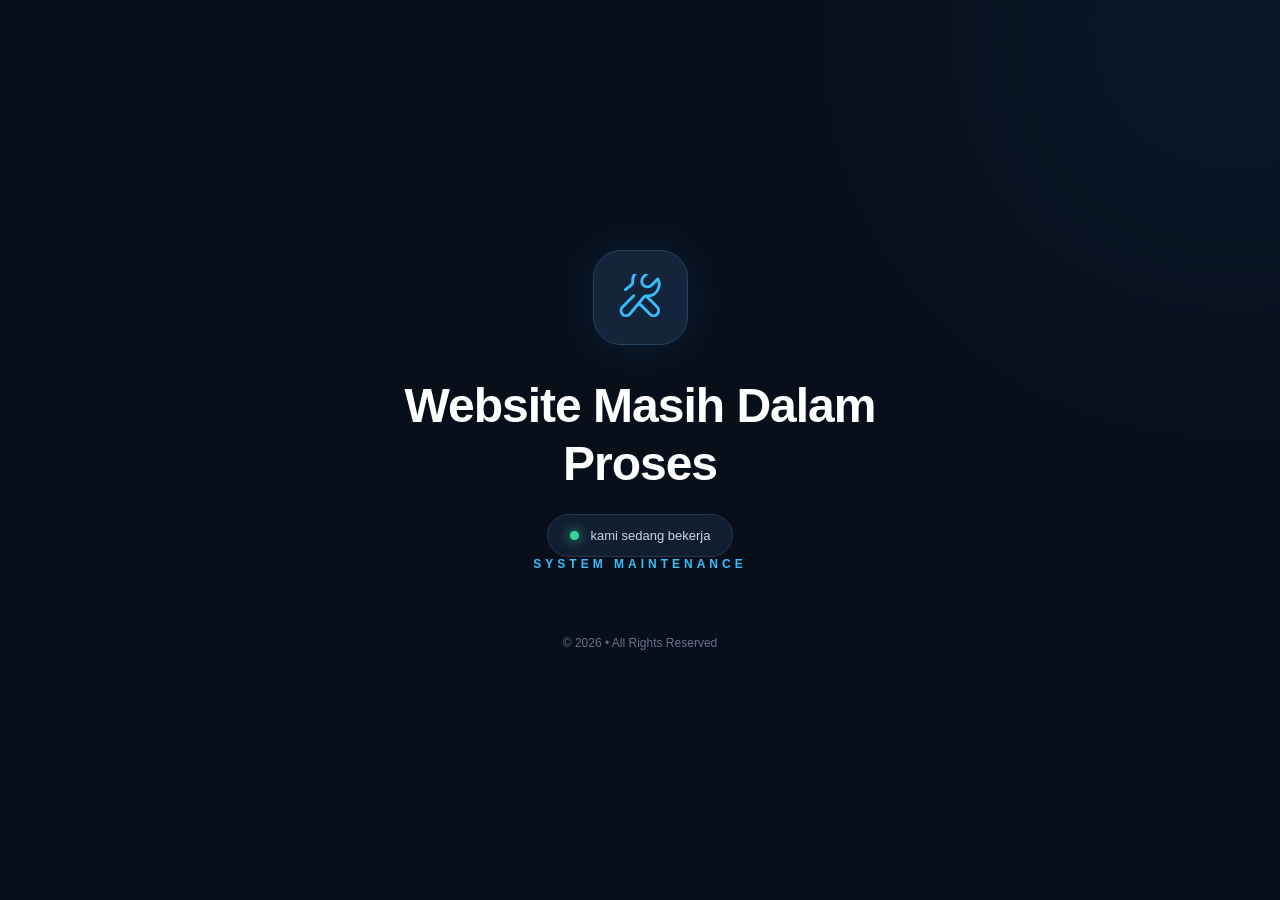
==== index.html @ 61afdcad "Add favicon to maintenance page Added favicon link to the head section of the HTML." ====
<!DOCTYPE html>
<html lang="id">
<head>
  <meta charset="UTF-8">
  <meta name="viewport" content="width=device-width, initial-scale=1.0">
  <meta name="theme-color" content="#090e1b">
  <link rel="icon" href="img/favicon.png">
  <title>Website Sedang Maintenance</title>

  <!-- CSS Eksternal -->
  <link rel="stylesheet" href="style.css">
</head>
<body>

  <main class="container">

    <div class="icon-box">
      <svg xmlns="http://www.w3.org/2000/svg"
           fill="none" viewBox="0 0 24 24"
           stroke-width="1.5" stroke="currentColor">
        <path stroke-linecap="round"
              stroke-linejoin="round"
              d="M11.42 15.17 17.25 21
              a2.652 2.652 0 0 0 3.75-3.75
              l-5.877-5.877M11.42 15.17
              l2.496-3.03c.317-.384.74-.626
              1.208-.766a6.002 6.002 0 0 0
              6.152-8.799l-3.276 3.276
              a3 3 0 0 1-4.243-4.243L17.034
              -1.668a6.002 6.002 0 0 0
              -8.799 6.152c-.14.468-.382
              .891-.766 1.208l-3.03 2.496
              M11.42 15.17 6.6 20.99
              a2.652 2.652 0 0 1-3.75-3.75
              l5.877-5.877"/>
      </svg>
    </div>
   
    <h1>
      
      Website Masih Dalam Proses<br>

    </h1>

    <div class="status">
      <span class="dot"></span>
      <span>kami sedang bekerja</span>
    </div>
    
    <p class="label">SYSTEM MAINTENANCE</p>
    
     <p class="footer">
      &copy; <span id="year"></span>
      • All Rights Reserved
    </p>

  </main>

  <script>
    document.getElementById("year").textContent =
      new Date().getFullYear();
  </script>

</body>
</html>
---- style.css ----
/* ===================================
   WEBSITE MAINTENANCE
   Stylesheet
=================================== */

/* RESET */
* {
  margin: 0;
  padding: 0;
  box-sizing: border-box;
}

/* BODY */
body {
  min-height: 100vh;
  background: #090e1b;
  color: white;
  font-family: 'Segoe UI', Arial, sans-serif;
  display: flex;
  align-items: center;
  justify-content: center;
  padding: 24px;
  overflow: hidden;
}

/* BACKGROUND GLOW */
body::before {
  content: "";
  position: fixed;
  width: 450px;
  height: 450px;
  border-radius: 50%;
  background: #0ea5e9;
  filter: blur(160px);
  opacity: 0.13;
  top: -200px;
  right: -180px;
  pointer-events: none;
}

/* CONTAINER */
.container {
  width: 100%;
  max-width: 580px;
  text-align: center;
  position: relative;
  z-index: 1;
  animation: appear 0.9s ease;
}

/* ICON */
.icon-box {
  width: 95px;
  height: 95px;
  background: #14243a;
  border: 1px solid #234563;
  border-radius: 28px;
  display: flex;
  align-items: center;
  justify-content: center;
  margin: 0 auto 32px;
  box-shadow: 0 0 45px #0ea5e922;
}

.icon-box svg {
  width: 46px;
  height: 46px;
  stroke: #38bdf8;
  animation: rotate 5s ease-in-out infinite;
}

/* LABEL */
.label {
  color: #38bdf8;
  font-size: 12px;
  font-weight: 700;
  letter-spacing: 4px;
  margin-bottom: 20px;
}

/* TITLE */
h1 {
  font-size: clamp(30px, 6vw, 48px);
  line-height: 1.2;
  margin-bottom: 22px;
  letter-spacing: -1px;
}

h1 span {
  color: #38bdf8;
}

/* DESCRIPTION */
.description {
  color: #94a3b8;
  font-size: 16px;
  line-height: 1.9;
  max-width: 460px;
  margin: 0 auto 35px;
}

/* STATUS */
.status {
  display: inline-flex;
  align-items: center;
  gap: 12px;
  padding: 13px 22px;
  border-radius: 50px;
  background: #111e30;
  border: 1px solid #26364d;
  color: #cbd5e1;
  font-size: 13px;
}

.dot {
  width: 9px;
  height: 9px;
  border-radius: 50%;
  background: #34d399;
  box-shadow: 0 0 12px #34d399;
  animation: pulse 1.8s infinite;
}

/* FOOTER */
.footer {
  margin-top: 65px;
  color: #64748b;
  font-size: 12px;
}

/* ANIMATIONS */
@keyframes appear {
  from {
    opacity: 0;
    transform: translateY(25px);
  }
  to {
    opacity: 1;
    transform: translateY(0);
  }
}

@keyframes pulse {
  50% {
    opacity: 0.35;
    box-shadow: 0 0 20px #34d399;
  }
}

@keyframes rotate {
  50% {
    transform: rotate(35deg);
  }
}

/* RESPONSIVE */
@media (max-width: 480px) {
  .description {
    font-size: 14px;
  }

  .footer {
    margin-top: 48px;
  }
}

/* ACCESSIBILITY */
@media (prefers-reduced-motion: reduce) {
  *, *::before, *::after {
    animation: none !important;
  }
}
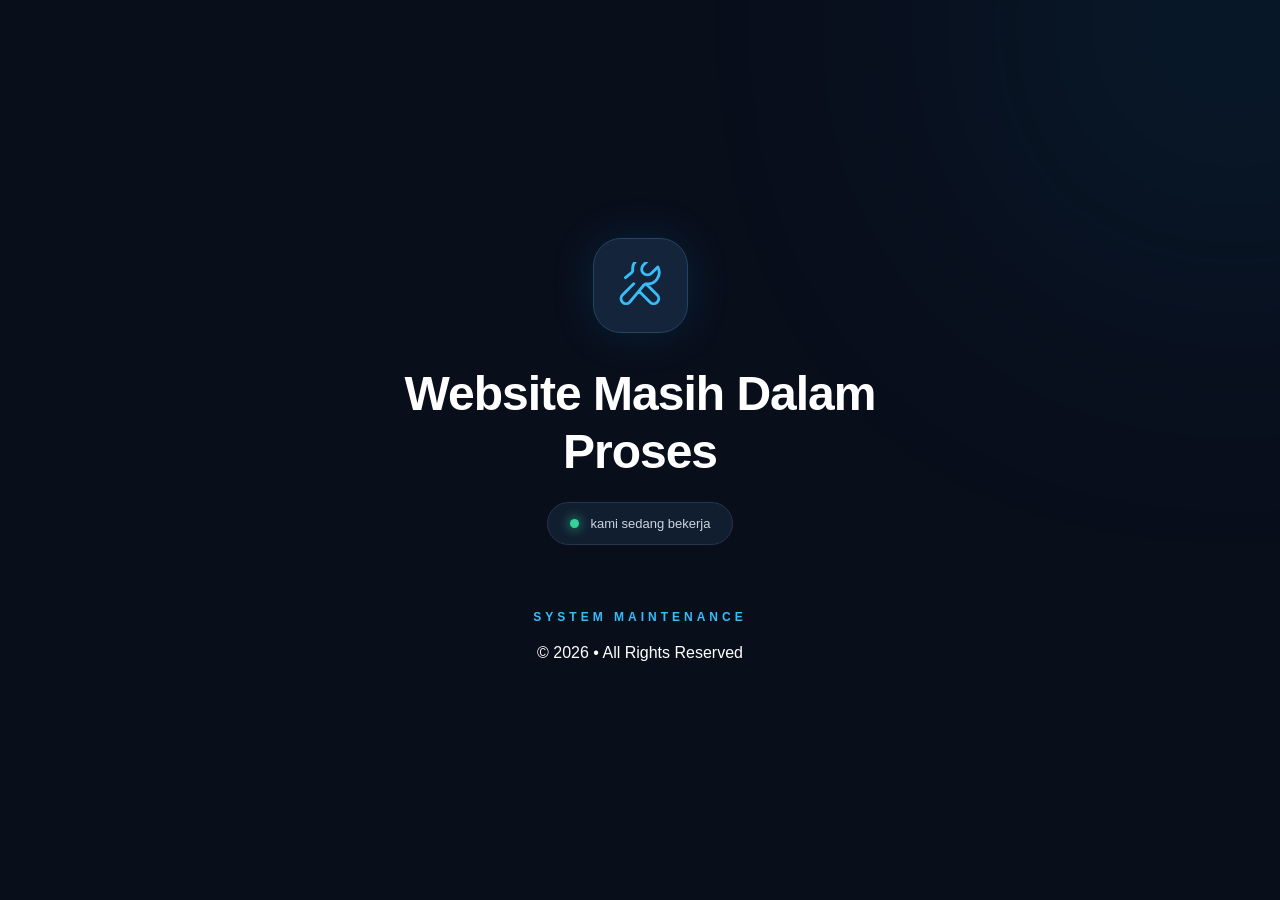
==== commit 683219a2: "Fix HTML structure and content for maintenance page" ====
--- a/index.html
+++ b/index.html
@@ -5,7 +5,7 @@
   <meta charset="UTF-8">
   <meta name="viewport" content="width=device-width, initial-scale=1.0">
   <meta name="theme-color" content="#090e1b">
-  <link rel="icon" href="img/favicon.png">
+  <link rel="icon" href="favicon.png">
   <title>Website Sedang Maintenance</title>
 
   <!-- CSS Eksternal -->
@@ -47,10 +47,9 @@
       <span class="dot"></span>
       <span>kami sedang bekerja</span>
     </div>
-    
-    <p class="label">SYSTEM MAINTENANCE</p>
-    
+       
      <p class="footer">
+       <p class="label">SYSTEM MAINTENANCE</p>
       &copy; <span id="year"></span>
       • All Rights Reserved
     </p>
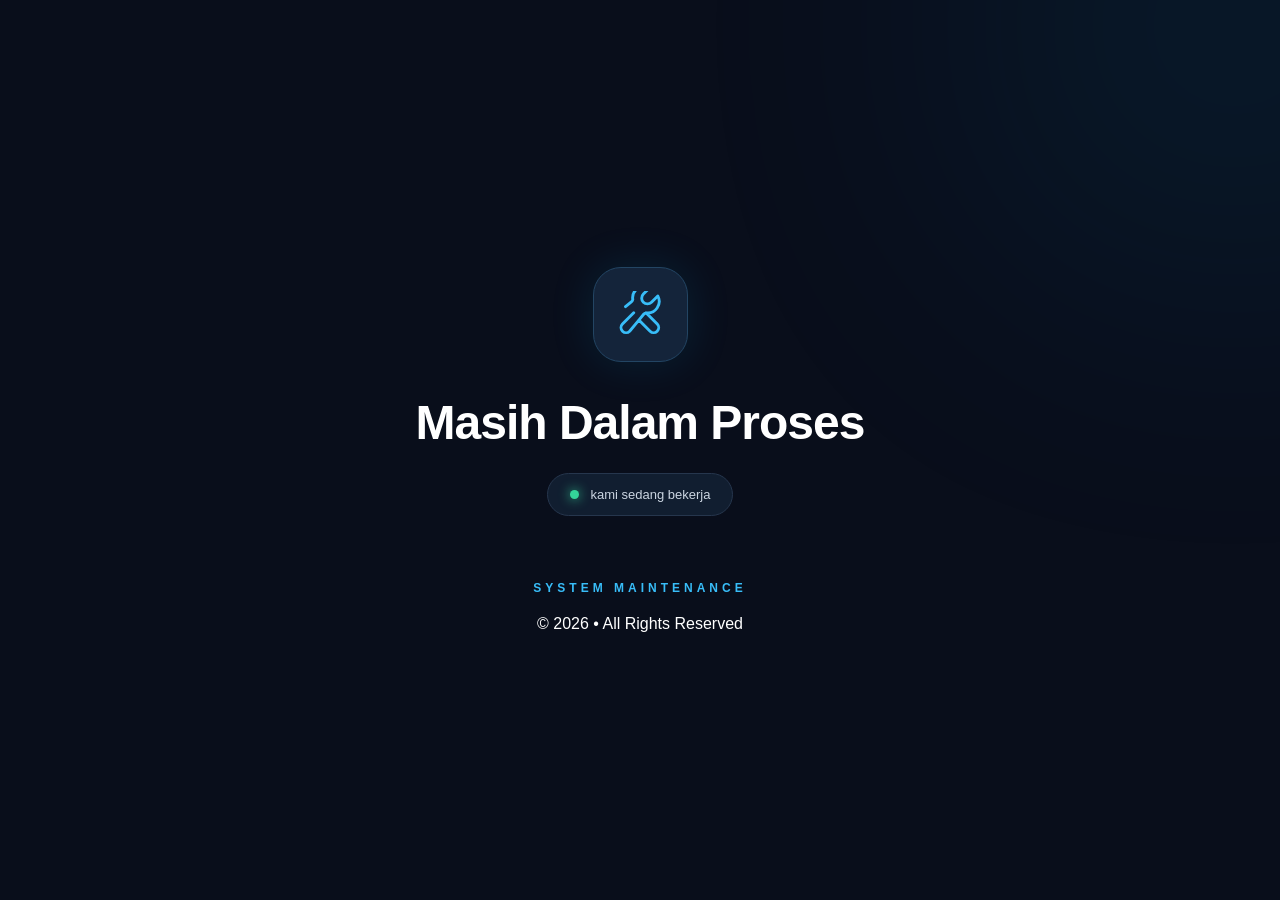
==== commit db7e7957: "Fix HTML structure and update maintenance message" ====
--- a/index.html
+++ b/index.html
@@ -39,7 +39,7 @@
    
     <h1>
       
-      Website Masih Dalam Proses<br>
+      Masih Dalam Proses<br>
 
     </h1>
 
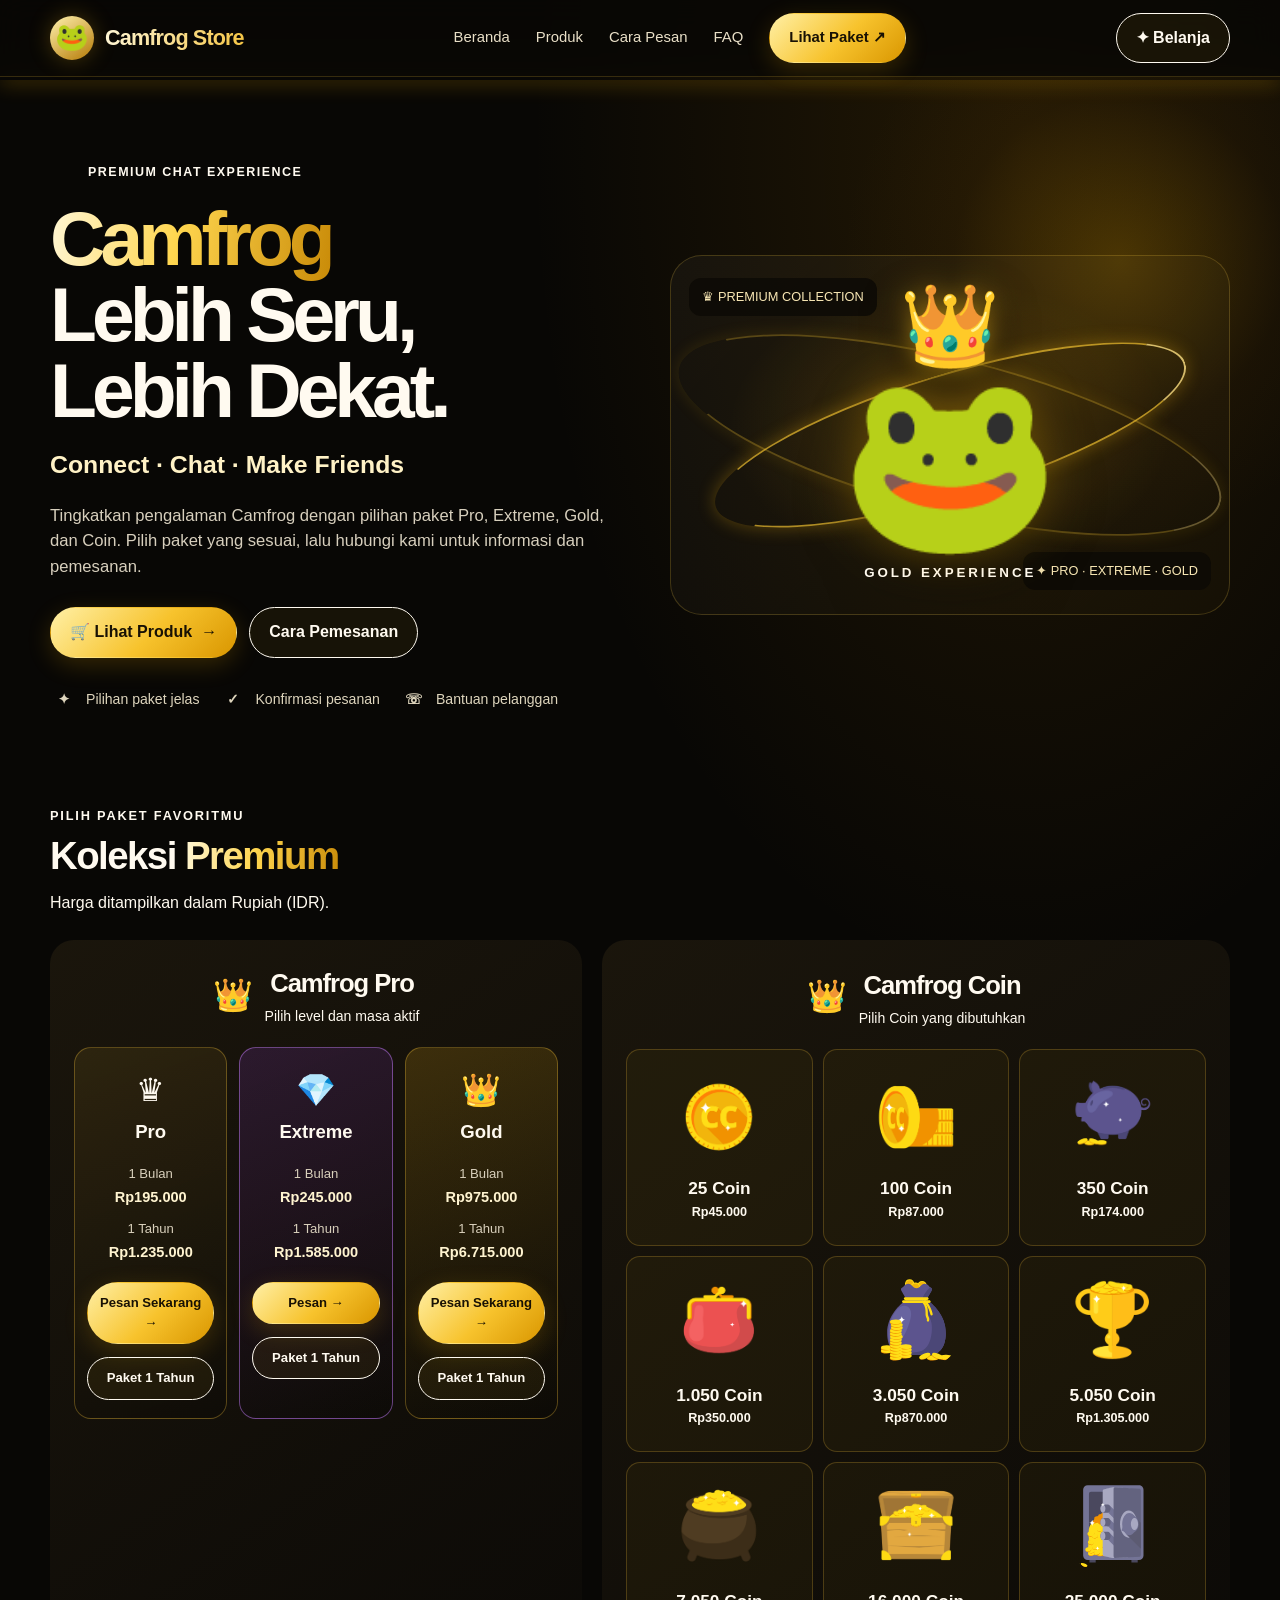
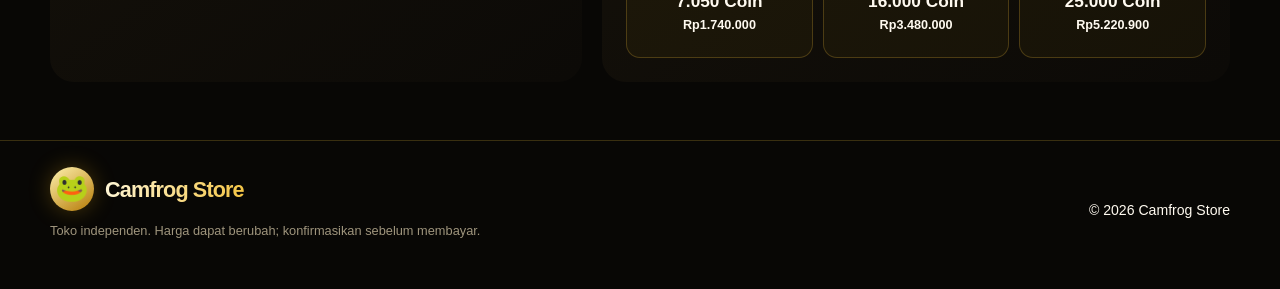
==== commit 559a1dc1: "Add files via upload" ====
--- a/index.html
+++ b/index.html
@@ -1,65 +1,247 @@
-
-<!DOCTYPE html>
-<html lang="id">
-<head>
-  <meta charset="UTF-8">
-  <meta name="viewport" content="width=device-width, initial-scale=1.0">
-  <meta name="theme-color" content="#090e1b">
-  <link rel="icon" href="favicon.png">
-  <title>Website Sedang Maintenance</title>
-
-  <!-- CSS Eksternal -->
-  <link rel="stylesheet" href="style.css">
-</head>
-<body>
-
-  <main class="container">
-
-    <div class="icon-box">
-      <svg xmlns="http://www.w3.org/2000/svg"
-           fill="none" viewBox="0 0 24 24"
-           stroke-width="1.5" stroke="currentColor">
-        <path stroke-linecap="round"
-              stroke-linejoin="round"
-              d="M11.42 15.17 17.25 21
-              a2.652 2.652 0 0 0 3.75-3.75
-              l-5.877-5.877M11.42 15.17
-              l2.496-3.03c.317-.384.74-.626
-              1.208-.766a6.002 6.002 0 0 0
-              6.152-8.799l-3.276 3.276
-              a3 3 0 0 1-4.243-4.243L17.034
-              -1.668a6.002 6.002 0 0 0
-              -8.799 6.152c-.14.468-.382
-              .891-.766 1.208l-3.03 2.496
-              M11.42 15.17 6.6 20.99
-              a2.652 2.652 0 0 1-3.75-3.75
-              l5.877-5.877"/>
-      </svg>
-    </div>
-   
-    <h1>
-      
-      Masih Dalam Proses<br>
-
-    </h1>
-
-    <div class="status">
-      <span class="dot"></span>
-      <span>kami sedang bekerja</span>
-    </div>
-       
-     <p class="footer">
-       <p class="label">SYSTEM MAINTENANCE</p>
-      &copy; <span id="year"></span>
-      • All Rights Reserved
-    </p>
-
-  </main>
-
-  <script>
-    document.getElementById("year").textContent =
-      new Date().getFullYear();
-  </script>
-
-</body>
-</html>
+<!DOCTYPE html>
+<html lang="id">
+<head>
+  <meta charset="UTF-8">
+  <meta name="viewport" content="width=device-width, initial-scale=1.0">
+  <meta name="theme-color" content="#080705">
+  <meta name="description" content="Temukan paket Camfrog Pro, Extreme, Gold dan Coin. Lihat pilihan paket dan hubungi kami untuk pemesanan.">
+ <link rel="stylesheet" href="style.css">
+
+  <title>Camfrog Store </title>
+
+</head>
+
+<body>
+  <div id="site-header"></div>
+    <div class="top-glow"></div>
+      <main>
+        <section class="hero" id="beranda">
+
+          <div class="wrap hero-grid">
+           <div>
+             <div class="eyebrow">Premium chat experience</div>
+              <h1>
+                <span class="gold-text">Camfrog</span>
+                  <br>Lebih Seru,
+                    <br>Lebih Dekat.</h1>
+
+              <div class="tagline">Connect · Chat · Make Friends</div>
+                <p>Tingkatkan pengalaman Camfrog dengan pilihan paket Pro, Extreme, Gold, dan Coin. Pilih paket yang sesuai, lalu hubungi kami untuk informasi dan pemesanan.</p>
+          
+              <div class="hero-actions">
+                <a class="btn btn-gold" href="#produk">🛒 Lihat Produk  
+
+                  <span>→</span></a>
+                  <a class="btn btn-outline" href="#cara-pesan">Cara Pemesanan</a>
+                </div>
+
+                <div class="trust-row">
+                  <span>
+                    <b>✦</b> Pilihan paket jelas</span>
+
+                    <span>
+                      <b>✓</b> Konfirmasi pesanan</span>
+                      <span>
+                        <b>☏</b> Bantuan pelanggan</span>
+                </div>
+          </div>
+
+        <div class="mascot-card" aria-label="Ilustrasi maskot kodok emas">
+          <div class="orbit">
+          </div>
+
+          <div class="orbit two">
+          </div>
+
+          <div class="floating-chip chip-one">♛ PREMIUM COLLECTION</div>
+          <div class="mascot"><div class="crown">👑</div>
+
+          <div class="frog">🐸</div>
+          <small>Gold experience</small>
+        </div>
+
+          <div class="floating-chip chip-two">✦ PRO · EXTREME · GOLD</div>
+        </div>
+      </div>
+    </section>
+
+    <section class="section" id="produk">
+      <div class="wrap">
+        <div class="section-head"><div><div class="section-kicker">Pilih paket favoritmu</div>
+        <h2>Koleksi <span class="gold-text">Premium</span></h2>
+
+        <p>Harga ditampilkan dalam Rupiah (IDR).</p>
+      </div>
+    </div>
+
+        <div class="product-layout">
+          <section class="panel" aria-labelledby="proTitle">
+            <div class="panel-title">
+              <span class="symbol">👑</span>
+              <div>
+                <h3 id="proTitle">Camfrog Pro</h3>
+              <p>Pilih level dan masa aktif</p>
+            </div>
+        </div>
+
+        <div class="pro-grid">
+          <article class="pro-card">
+            <div class="pro-icon">♛
+        </div>
+          
+          <h4>Pro</h4>
+            <div class="price-line">
+              <span>1 Bulan</span>
+               <strong>Rp195.000</strong>
+
+
+
+                </div>
+                <div class="price-line">
+                  <span>1 Tahun</span>
+                  <strong>Rp1.235.000</strong>
+                </div>
+                
+                <button class="btn btn-gold order-btn" data-product="Camfrog Extreme 1 Bulan" data-price="245000">Pesan Sekarang →</button>
+
+                <button class="btn btn-outline order-btn" data-product="Camfrog Pro 1 Tahun" data-price="1235000">Paket 1 Tahun
+                </button>
+              </article>
+
+              <article class="pro-card extreme">
+                <div class="pro-icon">💎</div>
+                <h4>Extreme</h4><div class="price-line">
+                <span>1 Bulan</span>
+                <strong>Rp245.000</strong>
+              </div>
+              <div class="price-line">
+                <span>1 Tahun</span>
+                <strong>Rp1.585.000</strong>
+              </div>
+
+                <button class="btn btn-gold order-btn" data-product="Camfrog Extreme 1 Bulan" data-price="245000">Pesan →</button>
+
+                <button class="btn btn-outline order-btn" data-product="Camfrog Extreme 1 Tahun" data-price="1585000">Paket 1 Tahun</button>
+              </article>
+
+              <article class="pro-card gold">
+                <div class="pro-icon">👑</div>
+                  <h4>Gold</h4>
+                    <div class="price-line">
+                     <span>1 Bulan</span>
+                      <strong>Rp975.000</strong>
+                </div>
+
+                <div class="price-line">
+                  <span>1 Tahun</span>
+                    <strong>Rp6.715.000</strong>
+                </div>
+                  
+                  <button class="btn btn-gold order-btn" data-product="Camfrog Gold 1 Bulan" data-price="975000">Pesan Sekarang →</button>
+
+                  <button class="btn btn-outline order-btn" data-product="Camfrog Gold 1 Tahun" data-price="6715000">Paket 1 Tahun</button>
+              </article>
+            </div>
+          </section>
+
+<!-- ================= START COINS ================= -->
+          <section class="panel" aria-labelledby="coinTitle">
+            <div class="panel-title">
+              <span class="symbol">👑</span>
+              <div>
+              </P>
+
+                <h3 id="coinTitle">Camfrog Coin</h3>
+                <p>Pilih Coin yang dibutuhkan</p>
+              </div>
+            </div>
+
+            <div class="coin-grid" id="coinGrid">
+              <article class="coin-card">
+                <div class="coin-icon">
+                  <img src="img/1-25.png" width="100" height="100" style="border-radius: 50px;">
+                </div>
+                <h4>25 Coin</h4>
+                <p>Rp45.000</p>
+              </article>
+
+              <article class="coin-card">
+                <div class="coin-icon">
+                  <img src="img/2-100.png" width="100" height="100" style="border-radius: 50px;">
+                </div>
+                <h4>100 Coin</h4>
+                <p>Rp87.000</p>
+              </article>
+
+              <article class="coin-card">
+                <div class="coin-icon">
+                  <img src="img/3-350.png" width="100" height="100" style="border-radius: 50px;">
+                </div>
+                <h4>350 Coin</h4>
+                <p>Rp174.000</p>
+              </article>
+
+              <article class="coin-card">
+                <div class="coin-icon">
+                  <img src="img/4-1050.png" width="100" height="100" style="border-radius: 50px;">
+                </div>
+                <h4>1.050 Coin</h4>
+                <p>Rp350.000</p>
+              </article>
+
+              <article class="coin-card">
+                <div class="coin-icon">
+                   <img src="img/5-3050.svg" width="100" height="100" style="border-radius: 50px;">
+                </div>
+                <h4>3.050 Coin</h4>
+                <p>Rp870.000</p>
+
+              </article>
+
+              <article class="coin-card">
+                <div class="coin-icon">
+                  <img src="img/6-5050.png" width="100" height="100" style="border-radius: 50px;">
+
+                </div>
+                <h4>5.050 Coin</h4>
+                <p>Rp1.305.000</p>
+              </article>
+              
+              <article class="coin-card">
+                <div class="coin-icon">
+                  <img src="img/7-7050.png" width="100" height="100" style="border-radius: 50px;">
+                </div>
+                <h4>7.050 Coin</h4>
+                <p>Rp1.740.000</p>
+                
+              </article>
+              
+              <article class="coin-card">
+                <div class="coin-icon">
+                  <img src="img/8-16000.png" width="100" height="100" style="border-radius: 50px;">
+
+                </div>
+                <h4>16.000 Coin</h4><p>Rp3.480.000</p>
+                
+              </article>
+              
+              <article class="coin-card">
+                <div class="coin-icon">
+                  <img src="img/9-25000.svg" width="100" height="100" style="border-radius: 50px;">
+
+                </div>
+                  <h4>25.000 Coin</h4><p>Rp5.220.900</p>
+                  
+              </article>
+
+            </div>
+          </section>
+        </div>
+      </div>
+    </section>
+  </div>
+  </main>
+  <div id="site-footer"></div>
+  <script src="script.js"></script>
+</body>
+</html>
--- a/style.css
+++ b/style.css
@@ -1,173 +1,234 @@
-
-/* ===================================
-   WEBSITE MAINTENANCE
-   Stylesheet
-=================================== */
-
-/* RESET */
-* {
+<style>
+    :root {
+      --bg:#080705; --panel:#12100b; --panel2:#19140a; --gold:#f8c83e;
+      --gold2:#ffe9a0; --text:#fffaf0; --muted:#c9c0a9; --line:rgba(255,202,61,.34);
+      --shadow:0 12px 36px rgba(0,0,0,.38);
+    }
+    *{box-sizing:border-box}
+    html{scroll-behavior:smooth}
+     body {
   margin: 0;
-  padding: 0;
-  box-sizing: border-box;
-}
-
-/* BODY */
-body {
-  min-height: 100vh;
-  background: #090e1b;
-  color: white;
-  font-family: 'Segoe UI', Arial, sans-serif;
-  display: flex;
+  background:
+    radial-gradient(
+      ellipse at 80% 8%,
+      rgba(168, 111, 0, 0.17),
+      transparent 34%
+    ),
+    #080705;
+  color: #fffaf0;
+  font-family: Arial, sans-serif;
+  line-height: 1.55;
+}
+    a{color:inherit;text-decoration:none}
+    button{font:inherit}
+    .wrap{width:min(1180px,calc(100% - 36px));margin:auto}
+    .top-glow{height:3px;background:linear-gradient(90deg,transparent,var(--gold),#fff4bd,var(--gold),transparent);box-shadow:0 0 20px #e7a900}
+    header{position:sticky;top:0;z-index:20;background:rgba(8,7,5,.88);backdrop-filter:blur(14px);border-bottom:1px solid rgba(255,205,65,.18)}
+    .nav{min-height:76px;display:flex;align-items:center;justify-content:space-between;gap:24px}
+    .brand{display:flex;align-items:center;gap:11px;font-weight:900;font-size:1.35rem;letter-spacing:-.04em}
+    .frog-logo{display:grid;place-items:center;width:44px;height:44px;border-radius:50%;background:linear-gradient(145deg,#fff2ae,#b57a05);box-shadow:0 0 22px rgba(255,193,25,.25);font-size:27px}
+    .brand span:last-child{background:linear-gradient(100deg,#fff7d8,#f4c443);color:transparent;background-clip:text}
+    .nav-links{display:flex;align-items:center;gap:26px;color:#e9dfc7;font-size:.93rem}
+    .nav-links a:hover{color:var(--gold)}
+    .btn{display:inline-flex;align-items:center;justify-content:center;gap:9px;padding:12px 19px;border:1px solid transparent;border-radius:999px;font-weight:800;cursor:pointer;transition:transform .2s,filter .2s,background .2s}
+    .btn:hover{transform:translateY(-2px);filter:brightness(1.08)}
+    .btn-gold{color:#181104;background:linear-gradient(135deg,#fff0a6,#f7c32d 54%,#d99600);box-shadow:0 7px 24px rgba(236,170,0,.2)}
+    .btn-outline{border-color:var(--line);background:rgba(255,198,37,.06);color:var(--gold2)}
+    .menu-btn{display:none;background:transparent;border:1px solid var(--line);color:var(--gold);border-radius:10px;padding:8px 12px}
+    .hero{position:relative;isolation:isolate;overflow:hidden;padding:76px 0 52px}
+    .hero:before{content:"";position:absolute;z-index:-1;width:560px;height:560px;right:-120px;top:-100px;border-radius:50%;background:radial-gradient(circle,rgba(237,169,0,.22),rgba(125,75,0,.06) 42%,transparent 70%)}
+    .hero-grid{display:grid;grid-template-columns:1.02fr .98fr;align-items:center;gap:38px}
+    .eyebrow{display:inline-flex;align-items:center;gap:10px;color:var(--gold);font-weight:800;text-transform:uppercase;letter-spacing:.12em;font-size:.78rem}
+    .eyebrow:before,.eyebrow:after{content:"";width:28px;height:1px;background:var(--gold)}
+    h1{font-size:clamp(2.7rem,6vw,5.6rem);line-height:.99;letter-spacing:-.065em;margin:18px 0}
+    .gold-text{background:linear-gradient(100deg,#fff7d8 0%,#ffd64f 45%,#c98b08 100%);color:transparent;background-clip:text}
+    .tagline{font-size:clamp(1.1rem,2.2vw,1.55rem);font-weight:800;margin:0 0 18px;color:#fff2c6}
+    .hero p{max-width:570px;color:#d7cfbd;font-size:1.04rem}
+    .hero-actions{display:flex;flex-wrap:wrap;gap:12px;margin:27px 0 28px}
+    .trust-row{display:flex;flex-wrap:wrap;gap:20px;color:#ded5bd;font-size:.88rem}
+    .trust-row span{display:flex;align-items:center;gap:8px}
+    .trust-row b{display:grid;place-items:center;width:28px;height:28px;border:1px solid var(--line);border-radius:50%;color:var(--gold)}
+    .mascot-card{min-height:360px;position:relative;display:grid;place-items:center;border:1px solid rgba(255,207,69,.2);border-radius:32px;background:radial-gradient(ellipse at 50% 48%,rgba(239,172,10,.17),transparent 56%),linear-gradient(135deg,rgba(255,255,255,.035),rgba(255,198,35,.025));overflow:hidden;box-shadow:var(--shadow)}
+    .orbit{position:absolute;width:88%;height:34%;border:2px solid rgba(255,205,52,.65);border-left-color:transparent;border-right-color:rgba(255,225,130,.8);border-radius:50%;transform:rotate(-17deg);box-shadow:0 0 18px rgba(255,189,16,.3)}
+    .orbit.two{width:100%;height:43%;transform:rotate(14deg);opacity:.42}
+    .mascot{position:relative;z-index:1;text-align:center;filter:drop-shadow(0 15px 18px rgba(0,0,0,.55))}
+    .mascot .crown{font-size:clamp(3rem,7vw,5rem);line-height:1;margin-bottom:-5px;text-shadow:0 0 24px rgba(255,195,29,.55)}
+    .mascot .frog{font-size:clamp(7rem,15vw,11rem);line-height:1.15;filter:drop-shadow(0 0 22px rgba(255,189,12,.35))}
+    .mascot small{display:block;color:var(--gold2);font-weight:900;letter-spacing:.22em;text-transform:uppercase}
+    .floating-chip{position:absolute;padding:9px 13px;border:1px solid var(--line);border-radius:12px;background:rgba(12,10,5,.84);font-size:.8rem;color:#f8e7b4;box-shadow:var(--shadow)}
+    .chip-one{left:18px;top:22px}.chip-two{right:18px;bottom:24px}
+    .section{padding:40px 0 58px}
+    .section-head{display:flex;justify-content:space-between;align-items:end;gap:20px;margin-bottom:24px}
+    .section-head h2{font-size:clamp(1.8rem,3vw,2.7rem);letter-spacing:-.04em;margin:0}
+    .section-head p{margin:6px 0 0;color:var(--muted)}
+    .section-kicker{color:var(--gold);font-weight:800;font-size:.8rem;letter-spacing:.14em;text-transform:uppercase}
+    .product-layout{display:grid;grid-template-columns:1fr 1.18fr;gap:20px}
+    .panel{border:1px solid var(--line);border-radius:24px;padding:24px;background:linear-gradient(145deg,rgba(27,22,12,.96),rgba(12,10,7,.96));box-shadow:var(--shadow)}
+    .panel-title{display:flex;align-items:center;justify-content:center;gap:12px;text-align:center;margin-bottom:20px}
+    .panel-title .symbol{font-size:2rem}
+    .panel-title h3{font-size:1.6rem;margin:0;letter-spacing:-.04em}
+    .panel-title p{color:var(--muted);font-size:.88rem;margin:2px 0 0}
+    .pro-grid{display:grid;grid-template-columns:repeat(3,minmax(0,1fr));gap:12px}
+    .pro-card{display:flex;flex-direction:column;align-items:center;text-align:center;padding:18px 12px;border-radius:17px;border:1px solid rgba(255,202,61,.3);background:linear-gradient(160deg,rgba(255,202,61,.09),rgba(0,0,0,.2));min-width:0}
+    .pro-card.extreme{border-color:rgba(198,125,255,.48);background:linear-gradient(160deg,rgba(142,60,204,.18),rgba(0,0,0,.2))}
+    .pro-card.gold{background:linear-gradient(160deg,rgba(255,190,22,.17),rgba(0,0,0,.2))}
+    .pro-icon{font-size:2rem}
+    .pro-card h4{font-size:1.16rem;margin:2px 0 12px}
+    .price-line{width:100%;font-size:.82rem;color:#d9d0bc;display:flex;flex-direction:column;gap:2px;margin:5px 0}
+    .price-line strong{font-size:.91rem;color:#fff4d0}
+    .pro-card .btn{width:100%;padding:10px 8px;margin-top:13px;font-size:.82rem}
+    .coin-grid{display:grid;grid-template-columns:repeat(3,minmax(0,1fr));gap:10px}
+    .coin-card{padding:13px 8px;border:1px solid rgba(255,202,61,.22);border-radius:14px;text-align:center;background:rgba(255,196,35,.045)}
+    .coin-card .coin-icon{font-size:1.45rem}
+    .coin-card h4{font-size:1.08rem;margin:1px 0}
+    .coin-card p{font-size:.79rem;color:var(--gold2);font-weight:800;margin:0 0 9px}
+    .coin-card .btn{width:100%;font-size:.76rem;padding:8px 5px}
+    .benefits{display:grid;grid-template-columns:repeat(4,1fr);gap:12px;padding:24px 0 52px}
+    .benefit{display:flex;align-items:center;gap:13px;border-right:1px solid var(--line);padding:8px 16px}
+    .benefit:last-child{border-right:0}
+    .benefit .icon{font-size:1.6rem;color:var(--gold)}
+    .benefit strong{display:block;color:#ffe6a0}
+    .benefit span{display:block;color:var(--muted);font-size:.83rem}
+    .how{display:grid;grid-template-columns:repeat(3,1fr);gap:15px}
+    .step{padding:22px;border:1px solid rgba(255,202,61,.19);border-radius:18px;background:rgba(255,255,255,.025)}
+    .step .num{display:grid;place-items:center;width:36px;height:36px;border-radius:12px;background:linear-gradient(135deg,#ffe9a0,#d79600);color:#1a1200;font-weight:900}
+    .step h3{margin:14px 0 5px}.step p{color:var(--muted);margin:0;font-size:.92rem}
+    .faq{max-width:850px;margin:auto}
+    details{border-bottom:1px solid rgba(255,202,61,.18);padding:17px 2px}
+    summary{cursor:pointer;font-weight:800;color:#f7e7be}
+    details p{color:var(--muted);margin-bottom:0}
+    footer{border-top:1px solid rgba(255,202,61,.2);padding:26px 0 35px;color:var(--muted);font-size:.88rem}
+    .footer-inner{display:flex;justify-content:space-between;gap:18px;align-items:center}
+    .notice{font-size:.8rem;color:#9f957d;max-width:760px;margin-top:10px}
+    .toast{position:fixed;left:50%;bottom:22px;transform:translate(-50%,150%);padding:12px 18px;background:#f7c83f;color:#181104;border-radius:12px;font-weight:800;z-index:99;box-shadow:var(--shadow);transition:transform .25s}
+    .toast.show{transform:translate(-50%,0)}
+    @media(max-width:900px){.hero-grid{grid-template-columns:1fr}.mascot-card{min-height:330px}.product-layout{grid-template-columns:1fr}.benefits{grid-template-columns:repeat(2,1fr)}.benefit:nth-child(2){border-right:0}}
+    @media(max-width:640px){.wrap{width:min(100% - 24px,1180px)}.nav{min-height:66px}.brand{font-size:1.12rem}.frog-logo{width:38px;height:38px;font-size:23px}.menu-btn{display:block}.nav-links{display:none;position:absolute;top:66px;left:12px;right:12px;padding:18px;border:1px solid var(--line);border-radius:16px;background:#100d07;flex-direction:column;align-items:stretch;gap:15px}.nav-links.open{display:flex}.nav-links .btn{width:100%}.nav>.btn{display:none}.hero{padding:48px 0 30px}.hero-grid{gap:26px}.mascot-card{min-height:270px;border-radius:22px}.floating-chip{font-size:.7rem}.section{padding:28px 0 38px}.section-head{display:block}.panel{padding:16px;border-radius:19px}.pro-grid{grid-template-columns:1fr}.pro-card{display:grid;grid-template-columns:45px 1fr;align-items:center;text-align:left;gap:0 10px;padding:14px}.pro-icon{grid-row:span 2;font-size:1.8rem}.pro-card h4{margin:0}.price-line{grid-column:2;display:flex;flex-direction:row;justify-content:space-between;gap:8px}.pro-card .btn{grid-column:1/-1;margin-top:12px}.coin-grid{grid-template-columns:repeat(2,minmax(0,1fr))}.benefits{gap:6px;padding:10px 0 35px}.benefit{padding:10px 4px;gap:8px;border-right:0}.benefit .icon{font-size:1.3rem}.benefit strong{font-size:.86rem}.benefit span{font-size:.75rem}.how{grid-template-columns:1fr}.footer-inner{align-items:flex-start;flex-direction:column}}
+    @media(prefers-reduced-motion:reduce){html{scroll-behavior:auto}*,*:before,*:after{transition:none!important}}
+  
+
+/* Popup Pemesanan */
+.order-modal {
+  display: none;
+  position: fixed;
+  inset: 0;
+  z-index: 9999;
+  padding: 20px;
+  background: rgba(0, 0, 0, 0.82);
   align-items: center;
   justify-content: center;
-  padding: 24px;
-  overflow: hidden;
-}
-
-/* BACKGROUND GLOW */
-body::before {
-  content: "";
-  position: fixed;
-  width: 450px;
-  height: 450px;
-  border-radius: 50%;
-  background: #0ea5e9;
-  filter: blur(160px);
-  opacity: 0.13;
-  top: -200px;
-  right: -180px;
-  pointer-events: none;
-}
-
-/* CONTAINER */
-.container {
+  overflow-y: auto;
+}
+
+.order-modal.show {
+  display: flex;
+}
+
+.order-box {
+  position: relative;
   width: 100%;
-  max-width: 580px;
+  max-width: 410px;
+  box-sizing: border-box;
+  padding: 30px;
+  border: 1px solid #d4a72c;
+  border-radius: 18px;
+  background: linear-gradient(145deg, #19150b, #080705);
+  color: #fffaf0;
+  box-shadow: 0 20px 70px #000;
+}
+
+.close-modal {
+  position: absolute;
+  top: 10px;
+  right: 15px;
+  border: 0;
+  background: transparent;
+  color: #f8c83e;
+  font-size: 30px;
+  cursor: pointer;
+}
+
+.order-logo {
   text-align: center;
-  position: relative;
-  z-index: 1;
-  animation: appear 0.9s ease;
-}
-
-/* ICON */
-.icon-box {
-  width: 95px;
-  height: 95px;
-  background: #14243a;
-  border: 1px solid #234563;
-  border-radius: 28px;
-  display: flex;
-  align-items: center;
-  justify-content: center;
-  margin: 0 auto 32px;
-  box-shadow: 0 0 45px #0ea5e922;
-}
-
-.icon-box svg {
-  width: 46px;
-  height: 46px;
-  stroke: #38bdf8;
-  animation: rotate 5s ease-in-out infinite;
-}
-
-/* LABEL */
-.label {
-  color: #38bdf8;
-  font-size: 12px;
-  font-weight: 700;
-  letter-spacing: 4px;
-  margin-bottom: 20px;
-}
-
-/* TITLE */
-h1 {
-  font-size: clamp(30px, 6vw, 48px);
-  line-height: 1.2;
-  margin-bottom: 22px;
-  letter-spacing: -1px;
-}
-
-h1 span {
-  color: #38bdf8;
-}
-
-/* DESCRIPTION */
-.description {
-  color: #94a3b8;
-  font-size: 16px;
-  line-height: 1.9;
-  max-width: 460px;
-  margin: 0 auto 35px;
-}
-
-/* STATUS */
-.status {
-  display: inline-flex;
-  align-items: center;
-  gap: 12px;
-  padding: 13px 22px;
-  border-radius: 50px;
-  background: #111e30;
-  border: 1px solid #26364d;
-  color: #cbd5e1;
+  font-size: 42px;
+}
+
+.order-box h2 {
+  margin: 8px 0;
+  text-align: center;
+  color: #f8c83e;
+}
+
+.order-subtitle,
+.order-note {
+  text-align: center;
+  color: #c9c0a9;
   font-size: 13px;
 }
 
-.dot {
-  width: 9px;
-  height: 9px;
-  border-radius: 50%;
-  background: #34d399;
-  box-shadow: 0 0 12px #34d399;
-  animation: pulse 1.8s infinite;
-}
-
-/* FOOTER */
-.footer {
-  margin-top: 65px;
-  color: #64748b;
-  font-size: 12px;
-}
-
-/* ANIMATIONS */
-@keyframes appear {
-  from {
-    opacity: 0;
-    transform: translateY(25px);
+.order-product {
+  display: grid;
+  gap: 7px;
+  margin: 22px 0;
+  padding: 16px;
+  border: 1px solid rgba(248, 200, 62, .3);
+  border-radius: 10px;
+  background: #100e09;
+}
+
+.order-product span {
+  color: #c9c0a9;
+  font-size: 13px;
+}
+
+.order-product strong {
+  color: #f8c83e;
+  overflow-wrap: anywhere;
+}
+
+.order-box label {
+  display: block;
+  margin: 13px 0 6px;
+  font-size: 14px;
+}
+
+.order-box input {
+  width: 100%;
+  box-sizing: border-box;
+  padding: 12px;
+  border: 1px solid #5d4b20;
+  border-radius: 8px;
+  background: #080705;
+  color: white;
+  font: inherit;
+}
+
+.order-total {
+  color: #f8c83e;
+  font-size: 19px;
+  font-weight: bold;
+}
+
+.confirm-order {
+  width: 100%;
+  padding: 14px;
+  border: 0;
+  border-radius: 9px;
+  background: linear-gradient(100deg, #c79519, #ffe9a0);
+  color: #171105;
+  font-weight: bold;
+  cursor: pointer;
+}
+
+.confirm-order:hover {
+  filter: brightness(1.1);
+}
+
+@media (max-width: 480px) {
+  .order-box {
+    padding: 24px 20px;
   }
-  to {
-    opacity: 1;
-    transform: translateY(0);
-  }
-}
-
-@keyframes pulse {
-  50% {
-    opacity: 0.35;
-    box-shadow: 0 0 20px #34d399;
-  }
-}
-
-@keyframes rotate {
-  50% {
-    transform: rotate(35deg);
-  }
-}
-
-/* RESPONSIVE */
-@media (max-width: 480px) {
-  .description {
-    font-size: 14px;
-  }
-
-  .footer {
-    margin-top: 48px;
-  }
-}
-
-/* ACCESSIBILITY */
-@media (prefers-reduced-motion: reduce) {
-  *, *::before, *::after {
-    animation: none !important;
-  }
-}
+}
+
+
+  </style>
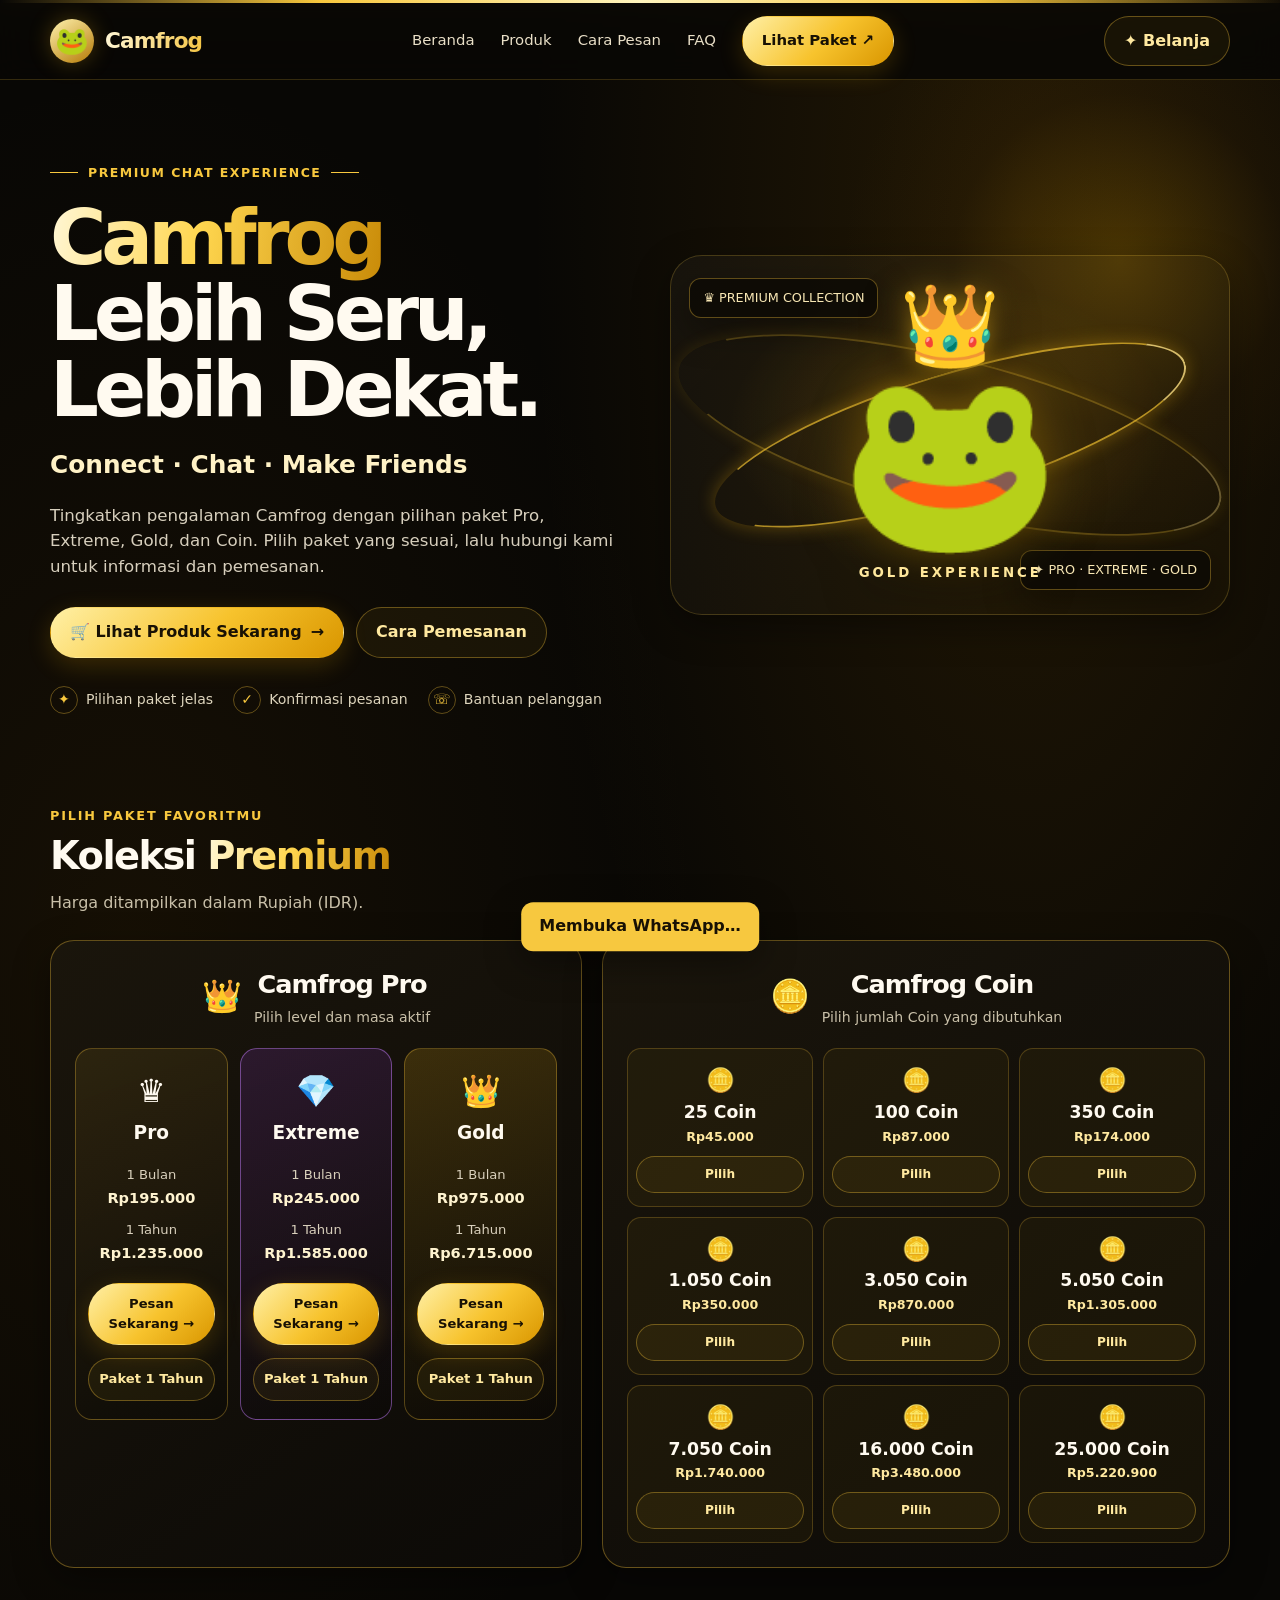
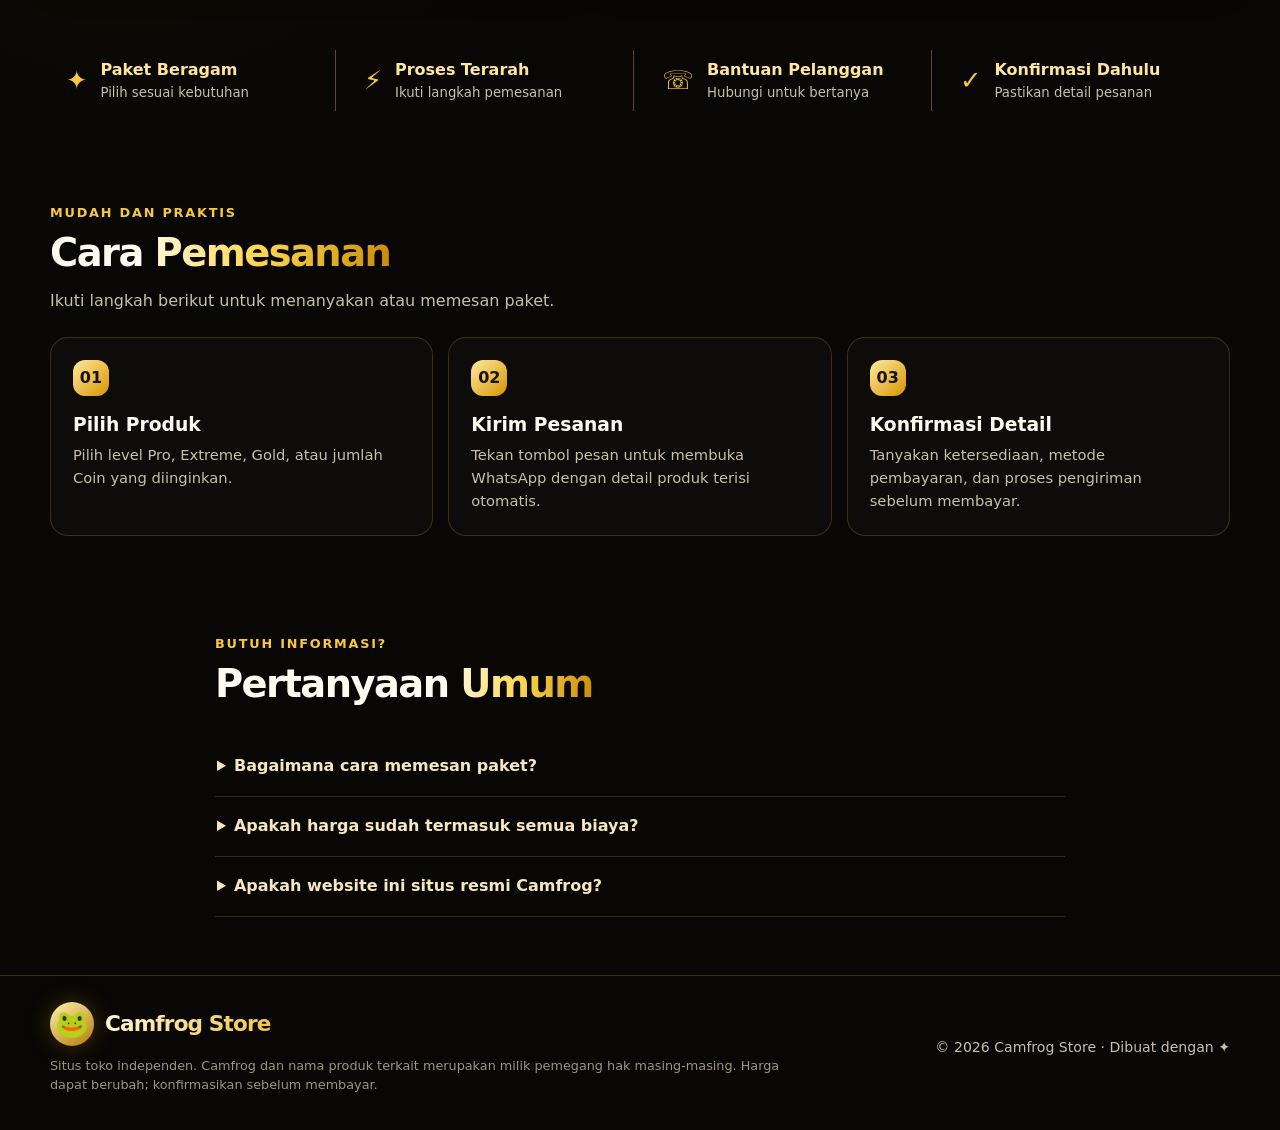
==== commit 5052c4da: "Update index.html" ====
--- a/index.html
+++ b/index.html
@@ -5,61 +5,133 @@
   <meta name="viewport" content="width=device-width, initial-scale=1.0">
   <meta name="theme-color" content="#080705">
   <meta name="description" content="Temukan paket Camfrog Pro, Extreme, Gold dan Coin. Lihat pilihan paket dan hubungi kami untuk pemesanan.">
- <link rel="stylesheet" href="style.css">
-
-  <title>Camfrog Store </title>
-
+  <title>Camfrog Gold Store — Premium Digital Store</title>
+  <style>
+    :root {
+      --bg:#080705; --panel:#12100b; --panel2:#19140a; --gold:#f8c83e;
+      --gold2:#ffe9a0; --text:#fffaf0; --muted:#c9c0a9; --line:rgba(255,202,61,.34);
+      --shadow:0 12px 36px rgba(0,0,0,.38);
+    }
+    *{box-sizing:border-box}
+    html{scroll-behavior:smooth}
+    body{margin:0;background:radial-gradient(ellipse at 80% 8%,rgba(168,111,0,.17),transparent 34%),radial-gradient(ellipse at 10% 35%,rgba(126,79,0,.12),transparent 35%),var(--bg);color:var(--text);font-family:Inter,ui-sans-serif,system-ui,-apple-system,"Segoe UI",sans-serif;line-height:1.55}
+    a{color:inherit;text-decoration:none}
+    button{font:inherit}
+    .wrap{width:min(1180px,calc(100% - 36px));margin:auto}
+    .top-glow{height:3px;background:linear-gradient(90deg,transparent,var(--gold),#fff4bd,var(--gold),transparent);box-shadow:0 0 20px #e7a900}
+    header{position:sticky;top:0;z-index:20;background:rgba(8,7,5,.88);backdrop-filter:blur(14px);border-bottom:1px solid rgba(255,205,65,.18)}
+    .nav{min-height:76px;display:flex;align-items:center;justify-content:space-between;gap:24px}
+    .brand{display:flex;align-items:center;gap:11px;font-weight:900;font-size:1.35rem;letter-spacing:-.04em}
+    .frog-logo{display:grid;place-items:center;width:44px;height:44px;border-radius:50%;background:linear-gradient(145deg,#fff2ae,#b57a05);box-shadow:0 0 22px rgba(255,193,25,.25);font-size:27px}
+    .brand span:last-child{background:linear-gradient(100deg,#fff7d8,#f4c443);color:transparent;background-clip:text}
+    .nav-links{display:flex;align-items:center;gap:26px;color:#e9dfc7;font-size:.93rem}
+    .nav-links a:hover{color:var(--gold)}
+    .btn{display:inline-flex;align-items:center;justify-content:center;gap:9px;padding:12px 19px;border:1px solid transparent;border-radius:999px;font-weight:800;cursor:pointer;transition:transform .2s,filter .2s,background .2s}
+    .btn:hover{transform:translateY(-2px);filter:brightness(1.08)}
+    .btn-gold{color:#181104;background:linear-gradient(135deg,#fff0a6,#f7c32d 54%,#d99600);box-shadow:0 7px 24px rgba(236,170,0,.2)}
+    .btn-outline{border-color:var(--line);background:rgba(255,198,37,.06);color:var(--gold2)}
+    .menu-btn{display:none;background:transparent;border:1px solid var(--line);color:var(--gold);border-radius:10px;padding:8px 12px}
+    .hero{position:relative;isolation:isolate;overflow:hidden;padding:76px 0 52px}
+    .hero:before{content:"";position:absolute;z-index:-1;width:560px;height:560px;right:-120px;top:-100px;border-radius:50%;background:radial-gradient(circle,rgba(237,169,0,.22),rgba(125,75,0,.06) 42%,transparent 70%)}
+    .hero-grid{display:grid;grid-template-columns:1.02fr .98fr;align-items:center;gap:38px}
+    .eyebrow{display:inline-flex;align-items:center;gap:10px;color:var(--gold);font-weight:800;text-transform:uppercase;letter-spacing:.12em;font-size:.78rem}
+    .eyebrow:before,.eyebrow:after{content:"";width:28px;height:1px;background:var(--gold)}
+    h1{font-size:clamp(2.7rem,6vw,5.6rem);line-height:.99;letter-spacing:-.065em;margin:18px 0}
+    .gold-text{background:linear-gradient(100deg,#fff7d8 0%,#ffd64f 45%,#c98b08 100%);color:transparent;background-clip:text}
+    .tagline{font-size:clamp(1.1rem,2.2vw,1.55rem);font-weight:800;margin:0 0 18px;color:#fff2c6}
+    .hero p{max-width:570px;color:#d7cfbd;font-size:1.04rem}
+    .hero-actions{display:flex;flex-wrap:wrap;gap:12px;margin:27px 0 28px}
+    .trust-row{display:flex;flex-wrap:wrap;gap:20px;color:#ded5bd;font-size:.88rem}
+    .trust-row span{display:flex;align-items:center;gap:8px}
+    .trust-row b{display:grid;place-items:center;width:28px;height:28px;border:1px solid var(--line);border-radius:50%;color:var(--gold)}
+    .mascot-card{min-height:360px;position:relative;display:grid;place-items:center;border:1px solid rgba(255,207,69,.2);border-radius:32px;background:radial-gradient(ellipse at 50% 48%,rgba(239,172,10,.17),transparent 56%),linear-gradient(135deg,rgba(255,255,255,.035),rgba(255,198,35,.025));overflow:hidden;box-shadow:var(--shadow)}
+    .orbit{position:absolute;width:88%;height:34%;border:2px solid rgba(255,205,52,.65);border-left-color:transparent;border-right-color:rgba(255,225,130,.8);border-radius:50%;transform:rotate(-17deg);box-shadow:0 0 18px rgba(255,189,16,.3)}
+    .orbit.two{width:100%;height:43%;transform:rotate(14deg);opacity:.42}
+    .mascot{position:relative;z-index:1;text-align:center;filter:drop-shadow(0 15px 18px rgba(0,0,0,.55))}
+    .mascot .crown{font-size:clamp(3rem,7vw,5rem);line-height:1;margin-bottom:-5px;text-shadow:0 0 24px rgba(255,195,29,.55)}
+    .mascot .frog{font-size:clamp(7rem,15vw,11rem);line-height:1.15;filter:drop-shadow(0 0 22px rgba(255,189,12,.35))}
+    .mascot small{display:block;color:var(--gold2);font-weight:900;letter-spacing:.22em;text-transform:uppercase}
+    .floating-chip{position:absolute;padding:9px 13px;border:1px solid var(--line);border-radius:12px;background:rgba(12,10,5,.84);font-size:.8rem;color:#f8e7b4;box-shadow:var(--shadow)}
+    .chip-one{left:18px;top:22px}.chip-two{right:18px;bottom:24px}
+    .section{padding:40px 0 58px}
+    .section-head{display:flex;justify-content:space-between;align-items:end;gap:20px;margin-bottom:24px}
+    .section-head h2{font-size:clamp(1.8rem,3vw,2.7rem);letter-spacing:-.04em;margin:0}
+    .section-head p{margin:6px 0 0;color:var(--muted)}
+    .section-kicker{color:var(--gold);font-weight:800;font-size:.8rem;letter-spacing:.14em;text-transform:uppercase}
+    .product-layout{display:grid;grid-template-columns:1fr 1.18fr;gap:20px}
+    .panel{border:1px solid var(--line);border-radius:24px;padding:24px;background:linear-gradient(145deg,rgba(27,22,12,.96),rgba(12,10,7,.96));box-shadow:var(--shadow)}
+    .panel-title{display:flex;align-items:center;justify-content:center;gap:12px;text-align:center;margin-bottom:20px}
+    .panel-title .symbol{font-size:2rem}
+    .panel-title h3{font-size:1.6rem;margin:0;letter-spacing:-.04em}
+    .panel-title p{color:var(--muted);font-size:.88rem;margin:2px 0 0}
+    .pro-grid{display:grid;grid-template-columns:repeat(3,minmax(0,1fr));gap:12px}
+    .pro-card{display:flex;flex-direction:column;align-items:center;text-align:center;padding:18px 12px;border-radius:17px;border:1px solid rgba(255,202,61,.3);background:linear-gradient(160deg,rgba(255,202,61,.09),rgba(0,0,0,.2));min-width:0}
+    .pro-card.extreme{border-color:rgba(198,125,255,.48);background:linear-gradient(160deg,rgba(142,60,204,.18),rgba(0,0,0,.2))}
+    .pro-card.gold{background:linear-gradient(160deg,rgba(255,190,22,.17),rgba(0,0,0,.2))}
+    .pro-icon{font-size:2rem}
+    .pro-card h4{font-size:1.16rem;margin:2px 0 12px}
+    .price-line{width:100%;font-size:.82rem;color:#d9d0bc;display:flex;flex-direction:column;gap:2px;margin:5px 0}
+    .price-line strong{font-size:.91rem;color:#fff4d0}
+    .pro-card .btn{width:100%;padding:10px 8px;margin-top:13px;font-size:.82rem}
+    .coin-grid{display:grid;grid-template-columns:repeat(3,minmax(0,1fr));gap:10px}
+    .coin-card{padding:13px 8px;border:1px solid rgba(255,202,61,.22);border-radius:14px;text-align:center;background:rgba(255,196,35,.045)}
+    .coin-card .coin-icon{font-size:1.45rem}
+    .coin-card h4{font-size:1.08rem;margin:1px 0}
+    .coin-card p{font-size:.79rem;color:var(--gold2);font-weight:800;margin:0 0 9px}
+    .coin-card .btn{width:100%;font-size:.76rem;padding:8px 5px}
+    .benefits{display:grid;grid-template-columns:repeat(4,1fr);gap:12px;padding:24px 0 52px}
+    .benefit{display:flex;align-items:center;gap:13px;border-right:1px solid var(--line);padding:8px 16px}
+    .benefit:last-child{border-right:0}
+    .benefit .icon{font-size:1.6rem;color:var(--gold)}
+    .benefit strong{display:block;color:#ffe6a0}
+    .benefit span{display:block;color:var(--muted);font-size:.83rem}
+    .how{display:grid;grid-template-columns:repeat(3,1fr);gap:15px}
+    .step{padding:22px;border:1px solid rgba(255,202,61,.19);border-radius:18px;background:rgba(255,255,255,.025)}
+    .step .num{display:grid;place-items:center;width:36px;height:36px;border-radius:12px;background:linear-gradient(135deg,#ffe9a0,#d79600);color:#1a1200;font-weight:900}
+    .step h3{margin:14px 0 5px}.step p{color:var(--muted);margin:0;font-size:.92rem}
+    .faq{max-width:850px;margin:auto}
+    details{border-bottom:1px solid rgba(255,202,61,.18);padding:17px 2px}
+    summary{cursor:pointer;font-weight:800;color:#f7e7be}
+    details p{color:var(--muted);margin-bottom:0}
+    footer{border-top:1px solid rgba(255,202,61,.2);padding:26px 0 35px;color:var(--muted);font-size:.88rem}
+    .footer-inner{display:flex;justify-content:space-between;gap:18px;align-items:center}
+    .notice{font-size:.8rem;color:#9f957d;max-width:760px;margin-top:10px}
+    .toast{position:fixed;left:50%;bottom:22px;transform:translate(-50%,150%);padding:12px 18px;background:#f7c83f;color:#181104;border-radius:12px;font-weight:800;z-index:99;box-shadow:var(--shadow);transition:transform .25s}
+    .toast.show{transform:translate(-50%,0)}
+    @media(max-width:900px){.hero-grid{grid-template-columns:1fr}.mascot-card{min-height:330px}.product-layout{grid-template-columns:1fr}.benefits{grid-template-columns:repeat(2,1fr)}.benefit:nth-child(2){border-right:0}}
+    @media(max-width:640px){.wrap{width:min(100% - 24px,1180px)}.nav{min-height:66px}.brand{font-size:1.12rem}.frog-logo{width:38px;height:38px;font-size:23px}.menu-btn{display:block}.nav-links{display:none;position:absolute;top:66px;left:12px;right:12px;padding:18px;border:1px solid var(--line);border-radius:16px;background:#100d07;flex-direction:column;align-items:stretch;gap:15px}.nav-links.open{display:flex}.nav-links .btn{width:100%}.nav>.btn{display:none}.hero{padding:48px 0 30px}.hero-grid{gap:26px}.mascot-card{min-height:270px;border-radius:22px}.floating-chip{font-size:.7rem}.section{padding:28px 0 38px}.section-head{display:block}.panel{padding:16px;border-radius:19px}.pro-grid{grid-template-columns:1fr}.pro-card{display:grid;grid-template-columns:45px 1fr;align-items:center;text-align:left;gap:0 10px;padding:14px}.pro-icon{grid-row:span 2;font-size:1.8rem}.pro-card h4{margin:0}.price-line{grid-column:2;display:flex;flex-direction:row;justify-content:space-between;gap:8px}.pro-card .btn{grid-column:1/-1;margin-top:12px}.coin-grid{grid-template-columns:repeat(2,minmax(0,1fr))}.benefits{gap:6px;padding:10px 0 35px}.benefit{padding:10px 4px;gap:8px;border-right:0}.benefit .icon{font-size:1.3rem}.benefit strong{font-size:.86rem}.benefit span{font-size:.75rem}.how{grid-template-columns:1fr}.footer-inner{align-items:flex-start;flex-direction:column}}
+    @media(prefers-reduced-motion:reduce){html{scroll-behavior:auto}*,*:before,*:after{transition:none!important}}
+  </style>
 </head>
-
 <body>
-  <div id="site-header"></div>
-    <div class="top-glow"></div>
-      <main>
-        <section class="hero" id="beranda">
-
-          <div class="wrap hero-grid">
-           <div>
-             <div class="eyebrow">Premium chat experience</div>
-              <h1>
-                <span class="gold-text">Camfrog</span>
-                  <br>Lebih Seru,
-                    <br>Lebih Dekat.</h1>
-
-              <div class="tagline">Connect · Chat · Make Friends</div>
-                <p>Tingkatkan pengalaman Camfrog dengan pilihan paket Pro, Extreme, Gold, dan Coin. Pilih paket yang sesuai, lalu hubungi kami untuk informasi dan pemesanan.</p>
-          
-              <div class="hero-actions">
-                <a class="btn btn-gold" href="#produk">🛒 Lihat Produk  
-
-                  <span>→</span></a>
-                  <a class="btn btn-outline" href="#cara-pesan">Cara Pemesanan</a>
-                </div>
-
-                <div class="trust-row">
-                  <span>
-                    <b>✦</b> Pilihan paket jelas</span>
-
-                    <span>
-                      <b>✓</b> Konfirmasi pesanan</span>
-                      <span>
-                        <b>☏</b> Bantuan pelanggan</span>
-                </div>
-          </div>
-
+  <div class="top-glow"></div>
+  <header>
+    <div class="wrap nav">
+      <a class="brand" href="#beranda" aria-label="Camfrog Gold Store beranda"><span class="frog-logo">🐸</span><span>Camfrog</span></a>
+      <nav class="nav-links" id="navLinks" aria-label="Navigasi utama">
+        <a href="#beranda">Beranda</a><a href="#produk">Produk</a><a href="#cara-pesan">Cara Pesan</a><a href="#faq">FAQ</a>
+        <a class="btn btn-gold" href="#produk">Lihat Paket ↗</a>
+      </nav>
+      <a class="btn btn-outline" href="#produk">✦ Belanja</a>
+      <button class="menu-btn" id="menuBtn" aria-label="Buka menu" aria-expanded="false">☰</button>
+    </div>
+  </header>
+
+  <main>
+    <section class="hero" id="beranda">
+      <div class="wrap hero-grid">
+        <div>
+          <div class="eyebrow">Premium chat experience</div>
+          <h1><span class="gold-text">Camfrog</span><br>Lebih Seru,<br>Lebih Dekat.</h1>
+          <div class="tagline">Connect · Chat · Make Friends</div>
+          <p>Tingkatkan pengalaman Camfrog dengan pilihan paket Pro, Extreme, Gold, dan Coin. Pilih paket yang sesuai, lalu hubungi kami untuk informasi dan pemesanan.</p>
+          <div class="hero-actions"><a class="btn btn-gold" href="#produk">🛒 Lihat Produk Sekarang <span>→</span></a><a class="btn btn-outline" href="#cara-pesan">Cara Pemesanan</a></div>
+          <div class="trust-row"><span><b>✦</b> Pilihan paket jelas</span><span><b>✓</b> Konfirmasi pesanan</span><span><b>☏</b> Bantuan pelanggan</span></div>
+        </div>
         <div class="mascot-card" aria-label="Ilustrasi maskot kodok emas">
-          <div class="orbit">
-          </div>
-
-          <div class="orbit two">
-          </div>
-
+          <div class="orbit"></div><div class="orbit two"></div>
           <div class="floating-chip chip-one">♛ PREMIUM COLLECTION</div>
-          <div class="mascot"><div class="crown">👑</div>
-
-          <div class="frog">🐸</div>
-          <small>Gold experience</small>
-        </div>
-
+          <div class="mascot"><div class="crown">👑</div><div class="frog">🐸</div><small>Gold experience</small></div>
           <div class="floating-chip chip-two">✦ PRO · EXTREME · GOLD</div>
         </div>
       </div>
@@ -67,181 +139,109 @@
 
     <section class="section" id="produk">
       <div class="wrap">
-        <div class="section-head"><div><div class="section-kicker">Pilih paket favoritmu</div>
-        <h2>Koleksi <span class="gold-text">Premium</span></h2>
-
-        <p>Harga ditampilkan dalam Rupiah (IDR).</p>
-      </div>
-    </div>
-
+        <div class="section-head"><div><div class="section-kicker">Pilih paket favoritmu</div><h2>Koleksi <span class="gold-text">Premium</span></h2><p>Harga ditampilkan dalam Rupiah (IDR).</p></div></div>
         <div class="product-layout">
           <section class="panel" aria-labelledby="proTitle">
-            <div class="panel-title">
-              <span class="symbol">👑</span>
-              <div>
-                <h3 id="proTitle">Camfrog Pro</h3>
-              <p>Pilih level dan masa aktif</p>
-            </div>
-        </div>
-
-        <div class="pro-grid">
-          <article class="pro-card">
-            <div class="pro-icon">♛
-        </div>
-          
-          <h4>Pro</h4>
-            <div class="price-line">
-              <span>1 Bulan</span>
-               <strong>Rp195.000</strong>
-
-
-
-                </div>
-                <div class="price-line">
-                  <span>1 Tahun</span>
-                  <strong>Rp1.235.000</strong>
-                </div>
-                
-                <button class="btn btn-gold order-btn" data-product="Camfrog Extreme 1 Bulan" data-price="245000">Pesan Sekarang →</button>
-
-                <button class="btn btn-outline order-btn" data-product="Camfrog Pro 1 Tahun" data-price="1235000">Paket 1 Tahun
-                </button>
-              </article>
-
-              <article class="pro-card extreme">
-                <div class="pro-icon">💎</div>
-                <h4>Extreme</h4><div class="price-line">
-                <span>1 Bulan</span>
-                <strong>Rp245.000</strong>
-              </div>
-              <div class="price-line">
-                <span>1 Tahun</span>
-                <strong>Rp1.585.000</strong>
-              </div>
-
-                <button class="btn btn-gold order-btn" data-product="Camfrog Extreme 1 Bulan" data-price="245000">Pesan →</button>
-
-                <button class="btn btn-outline order-btn" data-product="Camfrog Extreme 1 Tahun" data-price="1585000">Paket 1 Tahun</button>
-              </article>
-
-              <article class="pro-card gold">
-                <div class="pro-icon">👑</div>
-                  <h4>Gold</h4>
-                    <div class="price-line">
-                     <span>1 Bulan</span>
-                      <strong>Rp975.000</strong>
-                </div>
-
-                <div class="price-line">
-                  <span>1 Tahun</span>
-                    <strong>Rp6.715.000</strong>
-                </div>
-                  
-                  <button class="btn btn-gold order-btn" data-product="Camfrog Gold 1 Bulan" data-price="975000">Pesan Sekarang →</button>
-
-                  <button class="btn btn-outline order-btn" data-product="Camfrog Gold 1 Tahun" data-price="6715000">Paket 1 Tahun</button>
-              </article>
+            <div class="panel-title"><span class="symbol">👑</span><div><h3 id="proTitle">Camfrog Pro</h3><p>Pilih level dan masa aktif</p></div></div>
+            <div class="pro-grid">
+              <article class="pro-card"><div class="pro-icon">♛</div><h4>Pro</h4><div class="price-line"><span>1 Bulan</span><strong>Rp195.000</strong></div><div class="price-line"><span>1 Tahun</span><strong>Rp1.235.000</strong></div><button class="btn btn-gold order-btn" data-product="Camfrog Pro 1 Bulan" data-price="195000">Pesan Sekarang →</button><button class="btn btn-outline order-btn" data-product="Camfrog Pro 1 Tahun" data-price="1235000">Paket 1 Tahun</button></article>
+              <article class="pro-card extreme"><div class="pro-icon">💎</div><h4>Extreme</h4><div class="price-line"><span>1 Bulan</span><strong>Rp245.000</strong></div><div class="price-line"><span>1 Tahun</span><strong>Rp1.585.000</strong></div><button class="btn btn-gold order-btn" data-product="Camfrog Extreme 1 Bulan" data-price="245000">Pesan Sekarang →</button><button class="btn btn-outline order-btn" data-product="Camfrog Extreme 1 Tahun" data-price="1585000">Paket 1 Tahun</button></article>
+              <article class="pro-card gold"><div class="pro-icon">👑</div><h4>Gold</h4><div class="price-line"><span>1 Bulan</span><strong>Rp975.000</strong></div><div class="price-line"><span>1 Tahun</span><strong>Rp6.715.000</strong></div><button class="btn btn-gold order-btn" data-product="Camfrog Gold 1 Bulan" data-price="975000">Pesan Sekarang →</button><button class="btn btn-outline order-btn" data-product="Camfrog Gold 1 Tahun" data-price="6715000">Paket 1 Tahun</button></article>
             </div>
           </section>
-
-<!-- ================= START COINS ================= -->
           <section class="panel" aria-labelledby="coinTitle">
-            <div class="panel-title">
-              <span class="symbol">👑</span>
-              <div>
-              </P>
-
-                <h3 id="coinTitle">Camfrog Coin</h3>
-                <p>Pilih Coin yang dibutuhkan</p>
-              </div>
-            </div>
-
+            <div class="panel-title"><span class="symbol">🪙</span><div><h3 id="coinTitle">Camfrog Coin</h3><p>Pilih jumlah Coin yang dibutuhkan</p></div></div>
             <div class="coin-grid" id="coinGrid">
-              <article class="coin-card">
-                <div class="coin-icon">
-                  <img src="img/1-25.png" width="100" height="100" style="border-radius: 50px;">
-                </div>
-                <h4>25 Coin</h4>
-                <p>Rp45.000</p>
-              </article>
-
-              <article class="coin-card">
-                <div class="coin-icon">
-                  <img src="img/2-100.png" width="100" height="100" style="border-radius: 50px;">
-                </div>
-                <h4>100 Coin</h4>
-                <p>Rp87.000</p>
-              </article>
-
-              <article class="coin-card">
-                <div class="coin-icon">
-                  <img src="img/3-350.png" width="100" height="100" style="border-radius: 50px;">
-                </div>
-                <h4>350 Coin</h4>
-                <p>Rp174.000</p>
-              </article>
-
-              <article class="coin-card">
-                <div class="coin-icon">
-                  <img src="img/4-1050.png" width="100" height="100" style="border-radius: 50px;">
-                </div>
-                <h4>1.050 Coin</h4>
-                <p>Rp350.000</p>
-              </article>
-
-              <article class="coin-card">
-                <div class="coin-icon">
-                   <img src="img/5-3050.svg" width="100" height="100" style="border-radius: 50px;">
-                </div>
-                <h4>3.050 Coin</h4>
-                <p>Rp870.000</p>
-
-              </article>
-
-              <article class="coin-card">
-                <div class="coin-icon">
-                  <img src="img/6-5050.png" width="100" height="100" style="border-radius: 50px;">
-
-                </div>
-                <h4>5.050 Coin</h4>
-                <p>Rp1.305.000</p>
-              </article>
-              
-              <article class="coin-card">
-                <div class="coin-icon">
-                  <img src="img/7-7050.png" width="100" height="100" style="border-radius: 50px;">
-                </div>
-                <h4>7.050 Coin</h4>
-                <p>Rp1.740.000</p>
-                
-              </article>
-              
-              <article class="coin-card">
-                <div class="coin-icon">
-                  <img src="img/8-16000.png" width="100" height="100" style="border-radius: 50px;">
-
-                </div>
-                <h4>16.000 Coin</h4><p>Rp3.480.000</p>
-                
-              </article>
-              
-              <article class="coin-card">
-                <div class="coin-icon">
-                  <img src="img/9-25000.svg" width="100" height="100" style="border-radius: 50px;">
-
-                </div>
-                  <h4>25.000 Coin</h4><p>Rp5.220.900</p>
-                  
-              </article>
-
+              <article class="coin-card"><div class="coin-icon">🪙</div><h4>25 Coin</h4><p>Rp45.000</p><button class="btn btn-outline order-btn" data-product="Camfrog Coin 25" data-price="45000">Pilih</button></article>
+              <article class="coin-card"><div class="coin-icon">🪙</div><h4>100 Coin</h4><p>Rp87.000</p><button class="btn btn-outline order-btn" data-product="Camfrog Coin 100" data-price="87000">Pilih</button></article>
+              <article class="coin-card"><div class="coin-icon">🪙</div><h4>350 Coin</h4><p>Rp174.000</p><button class="btn btn-outline order-btn" data-product="Camfrog Coin 350" data-price="174000">Pilih</button></article>
+              <article class="coin-card"><div class="coin-icon">🪙</div><h4>1.050 Coin</h4><p>Rp350.000</p><button class="btn btn-outline order-btn" data-product="Camfrog Coin 1050" data-price="350000">Pilih</button></article>
+              <article class="coin-card"><div class="coin-icon">🪙</div><h4>3.050 Coin</h4><p>Rp870.000</p><button class="btn btn-outline order-btn" data-product="Camfrog Coin 3050" data-price="870000">Pilih</button></article>
+              <article class="coin-card"><div class="coin-icon">🪙</div><h4>5.050 Coin</h4><p>Rp1.305.000</p><button class="btn btn-outline order-btn" data-product="Camfrog Coin 5050" data-price="1305000">Pilih</button></article>
+              <article class="coin-card"><div class="coin-icon">🪙</div><h4>7.050 Coin</h4><p>Rp1.740.000</p><button class="btn btn-outline order-btn" data-product="Camfrog Coin 7050" data-price="1740000">Pilih</button></article>
+              <article class="coin-card"><div class="coin-icon">🪙</div><h4>16.000 Coin</h4><p>Rp3.480.000</p><button class="btn btn-outline order-btn" data-product="Camfrog Coin 16000" data-price="3480000">Pilih</button></article>
+              <article class="coin-card"><div class="coin-icon">🪙</div><h4>25.000 Coin</h4><p>Rp5.220.900</p><button class="btn btn-outline order-btn" data-product="Camfrog Coin 25000" data-price="5220900">Pilih</button></article>
             </div>
           </section>
         </div>
       </div>
     </section>
-  </div>
+
+    <div class="wrap benefits" aria-label="Informasi layanan">
+      <div class="benefit"><div class="icon">✦</div><div><strong>Paket Beragam</strong><span>Pilih sesuai kebutuhan</span></div></div>
+      <div class="benefit"><div class="icon">⚡</div><div><strong>Proses Terarah</strong><span>Ikuti langkah pemesanan</span></div></div>
+      <div class="benefit"><div class="icon">☏</div><div><strong>Bantuan Pelanggan</strong><span>Hubungi untuk bertanya</span></div></div>
+      <div class="benefit"><div class="icon">✓</div><div><strong>Konfirmasi Dahulu</strong><span>Pastikan detail pesanan</span></div></div>
+    </div>
+
+    <section class="section" id="cara-pesan">
+      <div class="wrap">
+        <div class="section-head"><div><div class="section-kicker">Mudah dan praktis</div><h2>Cara <span class="gold-text">Pemesanan</span></h2><p>Ikuti langkah berikut untuk menanyakan atau memesan paket.</p></div></div>
+        <div class="how">
+          <article class="step"><div class="num">01</div><h3>Pilih Produk</h3><p>Pilih level Pro, Extreme, Gold, atau jumlah Coin yang diinginkan.</p></article>
+          <article class="step"><div class="num">02</div><h3>Kirim Pesanan</h3><p>Tekan tombol pesan untuk membuka WhatsApp dengan detail produk terisi otomatis.</p></article>
+          <article class="step"><div class="num">03</div><h3>Konfirmasi Detail</h3><p>Tanyakan ketersediaan, metode pembayaran, dan proses pengiriman sebelum membayar.</p></article>
+        </div>
+      </div>
+    </section>
+
+    <section class="section" id="faq">
+      <div class="wrap faq">
+        <div class="section-head"><div><div class="section-kicker">Butuh informasi?</div><h2>Pertanyaan <span class="gold-text">Umum</span></h2></div></div>
+        <details><summary>Bagaimana cara memesan paket?</summary><p>Pilih paket, tekan tombol pesan, lalu periksa detail pesanan di WhatsApp. Pastikan semua detail dan ketentuan sudah dikonfirmasi dengan penjual.</p></details>
+        <details><summary>Apakah harga sudah termasuk semua biaya?</summary><p>Harga di halaman ini mengikuti daftar harga yang diberikan. Konfirmasikan total akhir dan kemungkinan biaya tambahan kepada penjual sebelum melakukan pembayaran.</p></details>
+        <details><summary>Apakah website ini situs resmi Camfrog?</summary><p>Halaman ini adalah contoh toko penjual pihak ketiga dan tidak menyatakan afiliasi atau dukungan resmi dari Camfrog. Pastikan penggunaan merek dan penjualan produk mengikuti ketentuan yang berlaku.</p></details>
+      </div>
+    </section>
   </main>
-  <div id="site-footer"></div>
-  <script src="script.js"></script>
+
+  <footer>
+    <div class="wrap footer-inner">
+      <div><a class="brand" href="#beranda"><span class="frog-logo">🐸</span><span>Camfrog Store</span></a><div class="notice">Situs toko independen. Camfrog dan nama produk terkait merupakan milik pemegang hak masing-masing. Harga dapat berubah; konfirmasikan sebelum membayar.</div></div>
+      <div>© <span id="year"></span> Camfrog Store · Dibuat dengan ✦</div>
+    </div>
+  </footer>
+  <div class="toast" id="toast" role="status" aria-live="polite">Membuka WhatsApp…</div>
+
+  <script>
+    // GANTI nomor ini dengan nomor WhatsApp penjual, gunakan kode negara tanpa tanda +.
+    // Contoh Indonesia: 6281234567890
+    const WHATSAPP_NUMBER = "6281234567890";
+
+    const menuBtn = document.getElementById("menuBtn");
+    const navLinks = document.getElementById("navLinks");
+    const toast = document.getElementById("toast");
+    document.getElementById("year").textContent = new Date().getFullYear();
+
+    menuBtn.addEventListener("click", () => {
+      const open = navLinks.classList.toggle("open");
+      menuBtn.setAttribute("aria-expanded", String(open));
+      menuBtn.textContent = open ? "✕" : "☰";
+    });
+    navLinks.querySelectorAll("a").forEach(link => link.addEventListener("click", () => {
+      navLinks.classList.remove("open");
+      menuBtn.setAttribute("aria-expanded", "false");
+      menuBtn.textContent = "☰";
+    }));
+
+    function rupiah(value) {
+      return new Intl.NumberFormat("id-ID", {style:"currency",currency:"IDR",maximumFractionDigits:0}).format(value);
+    }
+    document.querySelectorAll(".order-btn").forEach(button => {
+      button.addEventListener("click", () => {
+        const product = button.dataset.product;
+        const price = Number(button.dataset.price);
+        const message = `Halo, saya ingin bertanya/memesan:\nProduk: ${product}\nHarga tertera: ${rupiah(price)}\nMohon informasi ketersediaan dan cara pemesanan.`;
+        if (!WHATSAPP_NUMBER || WHATSAPP_NUMBER === "6281234567890") {
+          toast.textContent = "Ganti nomor WhatsApp di bagian JavaScript terlebih dahulu.";
+          toast.classList.add("show");
+          setTimeout(() => toast.classList.remove("show"), 3200);
+          return;
+        }
+        const url = `https://wa.me/${WHATSAPP_NUMBER}?text=${encodeURIComponent(message)}`;
+        window.open(url, "_blank", "noopener,noreferrer");
+      });
+    });
+  </script>
 </body>
 </html>
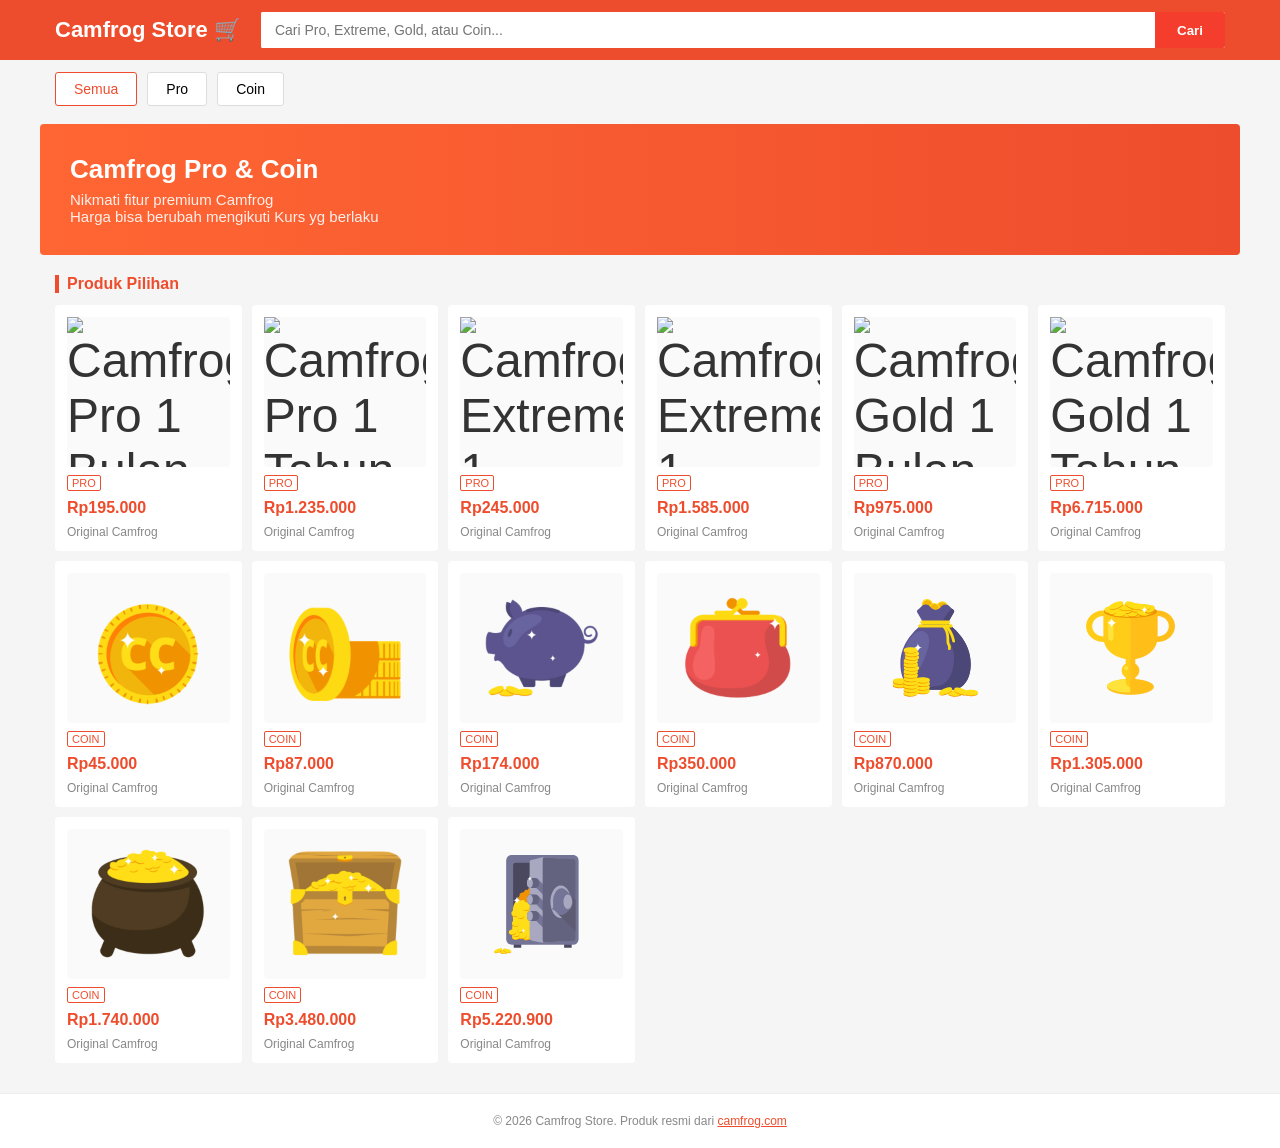
==== commit 3ac5d2b5: "Add files via upload" ====
--- a/index.html
+++ b/index.html
@@ -1,247 +1,62 @@
-<!DOCTYPE html>
-<html lang="id">
-<head>
-  <meta charset="UTF-8">
-  <meta name="viewport" content="width=device-width, initial-scale=1.0">
-  <meta name="theme-color" content="#080705">
-  <meta name="description" content="Temukan paket Camfrog Pro, Extreme, Gold dan Coin. Lihat pilihan paket dan hubungi kami untuk pemesanan.">
-  <title>Camfrog Gold Store — Premium Digital Store</title>
-  <style>
-    :root {
-      --bg:#080705; --panel:#12100b; --panel2:#19140a; --gold:#f8c83e;
-      --gold2:#ffe9a0; --text:#fffaf0; --muted:#c9c0a9; --line:rgba(255,202,61,.34);
-      --shadow:0 12px 36px rgba(0,0,0,.38);
-    }
-    *{box-sizing:border-box}
-    html{scroll-behavior:smooth}
-    body{margin:0;background:radial-gradient(ellipse at 80% 8%,rgba(168,111,0,.17),transparent 34%),radial-gradient(ellipse at 10% 35%,rgba(126,79,0,.12),transparent 35%),var(--bg);color:var(--text);font-family:Inter,ui-sans-serif,system-ui,-apple-system,"Segoe UI",sans-serif;line-height:1.55}
-    a{color:inherit;text-decoration:none}
-    button{font:inherit}
-    .wrap{width:min(1180px,calc(100% - 36px));margin:auto}
-    .top-glow{height:3px;background:linear-gradient(90deg,transparent,var(--gold),#fff4bd,var(--gold),transparent);box-shadow:0 0 20px #e7a900}
-    header{position:sticky;top:0;z-index:20;background:rgba(8,7,5,.88);backdrop-filter:blur(14px);border-bottom:1px solid rgba(255,205,65,.18)}
-    .nav{min-height:76px;display:flex;align-items:center;justify-content:space-between;gap:24px}
-    .brand{display:flex;align-items:center;gap:11px;font-weight:900;font-size:1.35rem;letter-spacing:-.04em}
-    .frog-logo{display:grid;place-items:center;width:44px;height:44px;border-radius:50%;background:linear-gradient(145deg,#fff2ae,#b57a05);box-shadow:0 0 22px rgba(255,193,25,.25);font-size:27px}
-    .brand span:last-child{background:linear-gradient(100deg,#fff7d8,#f4c443);color:transparent;background-clip:text}
-    .nav-links{display:flex;align-items:center;gap:26px;color:#e9dfc7;font-size:.93rem}
-    .nav-links a:hover{color:var(--gold)}
-    .btn{display:inline-flex;align-items:center;justify-content:center;gap:9px;padding:12px 19px;border:1px solid transparent;border-radius:999px;font-weight:800;cursor:pointer;transition:transform .2s,filter .2s,background .2s}
-    .btn:hover{transform:translateY(-2px);filter:brightness(1.08)}
-    .btn-gold{color:#181104;background:linear-gradient(135deg,#fff0a6,#f7c32d 54%,#d99600);box-shadow:0 7px 24px rgba(236,170,0,.2)}
-    .btn-outline{border-color:var(--line);background:rgba(255,198,37,.06);color:var(--gold2)}
-    .menu-btn{display:none;background:transparent;border:1px solid var(--line);color:var(--gold);border-radius:10px;padding:8px 12px}
-    .hero{position:relative;isolation:isolate;overflow:hidden;padding:76px 0 52px}
-    .hero:before{content:"";position:absolute;z-index:-1;width:560px;height:560px;right:-120px;top:-100px;border-radius:50%;background:radial-gradient(circle,rgba(237,169,0,.22),rgba(125,75,0,.06) 42%,transparent 70%)}
-    .hero-grid{display:grid;grid-template-columns:1.02fr .98fr;align-items:center;gap:38px}
-    .eyebrow{display:inline-flex;align-items:center;gap:10px;color:var(--gold);font-weight:800;text-transform:uppercase;letter-spacing:.12em;font-size:.78rem}
-    .eyebrow:before,.eyebrow:after{content:"";width:28px;height:1px;background:var(--gold)}
-    h1{font-size:clamp(2.7rem,6vw,5.6rem);line-height:.99;letter-spacing:-.065em;margin:18px 0}
-    .gold-text{background:linear-gradient(100deg,#fff7d8 0%,#ffd64f 45%,#c98b08 100%);color:transparent;background-clip:text}
-    .tagline{font-size:clamp(1.1rem,2.2vw,1.55rem);font-weight:800;margin:0 0 18px;color:#fff2c6}
-    .hero p{max-width:570px;color:#d7cfbd;font-size:1.04rem}
-    .hero-actions{display:flex;flex-wrap:wrap;gap:12px;margin:27px 0 28px}
-    .trust-row{display:flex;flex-wrap:wrap;gap:20px;color:#ded5bd;font-size:.88rem}
-    .trust-row span{display:flex;align-items:center;gap:8px}
-    .trust-row b{display:grid;place-items:center;width:28px;height:28px;border:1px solid var(--line);border-radius:50%;color:var(--gold)}
-    .mascot-card{min-height:360px;position:relative;display:grid;place-items:center;border:1px solid rgba(255,207,69,.2);border-radius:32px;background:radial-gradient(ellipse at 50% 48%,rgba(239,172,10,.17),transparent 56%),linear-gradient(135deg,rgba(255,255,255,.035),rgba(255,198,35,.025));overflow:hidden;box-shadow:var(--shadow)}
-    .orbit{position:absolute;width:88%;height:34%;border:2px solid rgba(255,205,52,.65);border-left-color:transparent;border-right-color:rgba(255,225,130,.8);border-radius:50%;transform:rotate(-17deg);box-shadow:0 0 18px rgba(255,189,16,.3)}
-    .orbit.two{width:100%;height:43%;transform:rotate(14deg);opacity:.42}
-    .mascot{position:relative;z-index:1;text-align:center;filter:drop-shadow(0 15px 18px rgba(0,0,0,.55))}
-    .mascot .crown{font-size:clamp(3rem,7vw,5rem);line-height:1;margin-bottom:-5px;text-shadow:0 0 24px rgba(255,195,29,.55)}
-    .mascot .frog{font-size:clamp(7rem,15vw,11rem);line-height:1.15;filter:drop-shadow(0 0 22px rgba(255,189,12,.35))}
-    .mascot small{display:block;color:var(--gold2);font-weight:900;letter-spacing:.22em;text-transform:uppercase}
-    .floating-chip{position:absolute;padding:9px 13px;border:1px solid var(--line);border-radius:12px;background:rgba(12,10,5,.84);font-size:.8rem;color:#f8e7b4;box-shadow:var(--shadow)}
-    .chip-one{left:18px;top:22px}.chip-two{right:18px;bottom:24px}
-    .section{padding:40px 0 58px}
-    .section-head{display:flex;justify-content:space-between;align-items:end;gap:20px;margin-bottom:24px}
-    .section-head h2{font-size:clamp(1.8rem,3vw,2.7rem);letter-spacing:-.04em;margin:0}
-    .section-head p{margin:6px 0 0;color:var(--muted)}
-    .section-kicker{color:var(--gold);font-weight:800;font-size:.8rem;letter-spacing:.14em;text-transform:uppercase}
-    .product-layout{display:grid;grid-template-columns:1fr 1.18fr;gap:20px}
-    .panel{border:1px solid var(--line);border-radius:24px;padding:24px;background:linear-gradient(145deg,rgba(27,22,12,.96),rgba(12,10,7,.96));box-shadow:var(--shadow)}
-    .panel-title{display:flex;align-items:center;justify-content:center;gap:12px;text-align:center;margin-bottom:20px}
-    .panel-title .symbol{font-size:2rem}
-    .panel-title h3{font-size:1.6rem;margin:0;letter-spacing:-.04em}
-    .panel-title p{color:var(--muted);font-size:.88rem;margin:2px 0 0}
-    .pro-grid{display:grid;grid-template-columns:repeat(3,minmax(0,1fr));gap:12px}
-    .pro-card{display:flex;flex-direction:column;align-items:center;text-align:center;padding:18px 12px;border-radius:17px;border:1px solid rgba(255,202,61,.3);background:linear-gradient(160deg,rgba(255,202,61,.09),rgba(0,0,0,.2));min-width:0}
-    .pro-card.extreme{border-color:rgba(198,125,255,.48);background:linear-gradient(160deg,rgba(142,60,204,.18),rgba(0,0,0,.2))}
-    .pro-card.gold{background:linear-gradient(160deg,rgba(255,190,22,.17),rgba(0,0,0,.2))}
-    .pro-icon{font-size:2rem}
-    .pro-card h4{font-size:1.16rem;margin:2px 0 12px}
-    .price-line{width:100%;font-size:.82rem;color:#d9d0bc;display:flex;flex-direction:column;gap:2px;margin:5px 0}
-    .price-line strong{font-size:.91rem;color:#fff4d0}
-    .pro-card .btn{width:100%;padding:10px 8px;margin-top:13px;font-size:.82rem}
-    .coin-grid{display:grid;grid-template-columns:repeat(3,minmax(0,1fr));gap:10px}
-    .coin-card{padding:13px 8px;border:1px solid rgba(255,202,61,.22);border-radius:14px;text-align:center;background:rgba(255,196,35,.045)}
-    .coin-card .coin-icon{font-size:1.45rem}
-    .coin-card h4{font-size:1.08rem;margin:1px 0}
-    .coin-card p{font-size:.79rem;color:var(--gold2);font-weight:800;margin:0 0 9px}
-    .coin-card .btn{width:100%;font-size:.76rem;padding:8px 5px}
-    .benefits{display:grid;grid-template-columns:repeat(4,1fr);gap:12px;padding:24px 0 52px}
-    .benefit{display:flex;align-items:center;gap:13px;border-right:1px solid var(--line);padding:8px 16px}
-    .benefit:last-child{border-right:0}
-    .benefit .icon{font-size:1.6rem;color:var(--gold)}
-    .benefit strong{display:block;color:#ffe6a0}
-    .benefit span{display:block;color:var(--muted);font-size:.83rem}
-    .how{display:grid;grid-template-columns:repeat(3,1fr);gap:15px}
-    .step{padding:22px;border:1px solid rgba(255,202,61,.19);border-radius:18px;background:rgba(255,255,255,.025)}
-    .step .num{display:grid;place-items:center;width:36px;height:36px;border-radius:12px;background:linear-gradient(135deg,#ffe9a0,#d79600);color:#1a1200;font-weight:900}
-    .step h3{margin:14px 0 5px}.step p{color:var(--muted);margin:0;font-size:.92rem}
-    .faq{max-width:850px;margin:auto}
-    details{border-bottom:1px solid rgba(255,202,61,.18);padding:17px 2px}
-    summary{cursor:pointer;font-weight:800;color:#f7e7be}
-    details p{color:var(--muted);margin-bottom:0}
-    footer{border-top:1px solid rgba(255,202,61,.2);padding:26px 0 35px;color:var(--muted);font-size:.88rem}
-    .footer-inner{display:flex;justify-content:space-between;gap:18px;align-items:center}
-    .notice{font-size:.8rem;color:#9f957d;max-width:760px;margin-top:10px}
-    .toast{position:fixed;left:50%;bottom:22px;transform:translate(-50%,150%);padding:12px 18px;background:#f7c83f;color:#181104;border-radius:12px;font-weight:800;z-index:99;box-shadow:var(--shadow);transition:transform .25s}
-    .toast.show{transform:translate(-50%,0)}
-    @media(max-width:900px){.hero-grid{grid-template-columns:1fr}.mascot-card{min-height:330px}.product-layout{grid-template-columns:1fr}.benefits{grid-template-columns:repeat(2,1fr)}.benefit:nth-child(2){border-right:0}}
-    @media(max-width:640px){.wrap{width:min(100% - 24px,1180px)}.nav{min-height:66px}.brand{font-size:1.12rem}.frog-logo{width:38px;height:38px;font-size:23px}.menu-btn{display:block}.nav-links{display:none;position:absolute;top:66px;left:12px;right:12px;padding:18px;border:1px solid var(--line);border-radius:16px;background:#100d07;flex-direction:column;align-items:stretch;gap:15px}.nav-links.open{display:flex}.nav-links .btn{width:100%}.nav>.btn{display:none}.hero{padding:48px 0 30px}.hero-grid{gap:26px}.mascot-card{min-height:270px;border-radius:22px}.floating-chip{font-size:.7rem}.section{padding:28px 0 38px}.section-head{display:block}.panel{padding:16px;border-radius:19px}.pro-grid{grid-template-columns:1fr}.pro-card{display:grid;grid-template-columns:45px 1fr;align-items:center;text-align:left;gap:0 10px;padding:14px}.pro-icon{grid-row:span 2;font-size:1.8rem}.pro-card h4{margin:0}.price-line{grid-column:2;display:flex;flex-direction:row;justify-content:space-between;gap:8px}.pro-card .btn{grid-column:1/-1;margin-top:12px}.coin-grid{grid-template-columns:repeat(2,minmax(0,1fr))}.benefits{gap:6px;padding:10px 0 35px}.benefit{padding:10px 4px;gap:8px;border-right:0}.benefit .icon{font-size:1.3rem}.benefit strong{font-size:.86rem}.benefit span{font-size:.75rem}.how{grid-template-columns:1fr}.footer-inner{align-items:flex-start;flex-direction:column}}
-    @media(prefers-reduced-motion:reduce){html{scroll-behavior:auto}*,*:before,*:after{transition:none!important}}
-  </style>
-</head>
-<body>
-  <div class="top-glow"></div>
-  <header>
-    <div class="wrap nav">
-      <a class="brand" href="#beranda" aria-label="Camfrog Gold Store beranda"><span class="frog-logo">🐸</span><span>Camfrog</span></a>
-      <nav class="nav-links" id="navLinks" aria-label="Navigasi utama">
-        <a href="#beranda">Beranda</a><a href="#produk">Produk</a><a href="#cara-pesan">Cara Pesan</a><a href="#faq">FAQ</a>
-        <a class="btn btn-gold" href="#produk">Lihat Paket ↗</a>
-      </nav>
-      <a class="btn btn-outline" href="#produk">✦ Belanja</a>
-      <button class="menu-btn" id="menuBtn" aria-label="Buka menu" aria-expanded="false">☰</button>
-    </div>
-  </header>
-
-  <main>
-    <section class="hero" id="beranda">
-      <div class="wrap hero-grid">
-        <div>
-          <div class="eyebrow">Premium chat experience</div>
-          <h1><span class="gold-text">Camfrog</span><br>Lebih Seru,<br>Lebih Dekat.</h1>
-          <div class="tagline">Connect · Chat · Make Friends</div>
-          <p>Tingkatkan pengalaman Camfrog dengan pilihan paket Pro, Extreme, Gold, dan Coin. Pilih paket yang sesuai, lalu hubungi kami untuk informasi dan pemesanan.</p>
-          <div class="hero-actions"><a class="btn btn-gold" href="#produk">🛒 Lihat Produk Sekarang <span>→</span></a><a class="btn btn-outline" href="#cara-pesan">Cara Pemesanan</a></div>
-          <div class="trust-row"><span><b>✦</b> Pilihan paket jelas</span><span><b>✓</b> Konfirmasi pesanan</span><span><b>☏</b> Bantuan pelanggan</span></div>
-        </div>
-        <div class="mascot-card" aria-label="Ilustrasi maskot kodok emas">
-          <div class="orbit"></div><div class="orbit two"></div>
-          <div class="floating-chip chip-one">♛ PREMIUM COLLECTION</div>
-          <div class="mascot"><div class="crown">👑</div><div class="frog">🐸</div><small>Gold experience</small></div>
-          <div class="floating-chip chip-two">✦ PRO · EXTREME · GOLD</div>
-        </div>
-      </div>
-    </section>
-
-    <section class="section" id="produk">
-      <div class="wrap">
-        <div class="section-head"><div><div class="section-kicker">Pilih paket favoritmu</div><h2>Koleksi <span class="gold-text">Premium</span></h2><p>Harga ditampilkan dalam Rupiah (IDR).</p></div></div>
-        <div class="product-layout">
-          <section class="panel" aria-labelledby="proTitle">
-            <div class="panel-title"><span class="symbol">👑</span><div><h3 id="proTitle">Camfrog Pro</h3><p>Pilih level dan masa aktif</p></div></div>
-            <div class="pro-grid">
-              <article class="pro-card"><div class="pro-icon">♛</div><h4>Pro</h4><div class="price-line"><span>1 Bulan</span><strong>Rp195.000</strong></div><div class="price-line"><span>1 Tahun</span><strong>Rp1.235.000</strong></div><button class="btn btn-gold order-btn" data-product="Camfrog Pro 1 Bulan" data-price="195000">Pesan Sekarang →</button><button class="btn btn-outline order-btn" data-product="Camfrog Pro 1 Tahun" data-price="1235000">Paket 1 Tahun</button></article>
-              <article class="pro-card extreme"><div class="pro-icon">💎</div><h4>Extreme</h4><div class="price-line"><span>1 Bulan</span><strong>Rp245.000</strong></div><div class="price-line"><span>1 Tahun</span><strong>Rp1.585.000</strong></div><button class="btn btn-gold order-btn" data-product="Camfrog Extreme 1 Bulan" data-price="245000">Pesan Sekarang →</button><button class="btn btn-outline order-btn" data-product="Camfrog Extreme 1 Tahun" data-price="1585000">Paket 1 Tahun</button></article>
-              <article class="pro-card gold"><div class="pro-icon">👑</div><h4>Gold</h4><div class="price-line"><span>1 Bulan</span><strong>Rp975.000</strong></div><div class="price-line"><span>1 Tahun</span><strong>Rp6.715.000</strong></div><button class="btn btn-gold order-btn" data-product="Camfrog Gold 1 Bulan" data-price="975000">Pesan Sekarang →</button><button class="btn btn-outline order-btn" data-product="Camfrog Gold 1 Tahun" data-price="6715000">Paket 1 Tahun</button></article>
-            </div>
-          </section>
-          <section class="panel" aria-labelledby="coinTitle">
-            <div class="panel-title"><span class="symbol">🪙</span><div><h3 id="coinTitle">Camfrog Coin</h3><p>Pilih jumlah Coin yang dibutuhkan</p></div></div>
-            <div class="coin-grid" id="coinGrid">
-              <article class="coin-card"><div class="coin-icon">🪙</div><h4>25 Coin</h4><p>Rp45.000</p><button class="btn btn-outline order-btn" data-product="Camfrog Coin 25" data-price="45000">Pilih</button></article>
-              <article class="coin-card"><div class="coin-icon">🪙</div><h4>100 Coin</h4><p>Rp87.000</p><button class="btn btn-outline order-btn" data-product="Camfrog Coin 100" data-price="87000">Pilih</button></article>
-              <article class="coin-card"><div class="coin-icon">🪙</div><h4>350 Coin</h4><p>Rp174.000</p><button class="btn btn-outline order-btn" data-product="Camfrog Coin 350" data-price="174000">Pilih</button></article>
-              <article class="coin-card"><div class="coin-icon">🪙</div><h4>1.050 Coin</h4><p>Rp350.000</p><button class="btn btn-outline order-btn" data-product="Camfrog Coin 1050" data-price="350000">Pilih</button></article>
-              <article class="coin-card"><div class="coin-icon">🪙</div><h4>3.050 Coin</h4><p>Rp870.000</p><button class="btn btn-outline order-btn" data-product="Camfrog Coin 3050" data-price="870000">Pilih</button></article>
-              <article class="coin-card"><div class="coin-icon">🪙</div><h4>5.050 Coin</h4><p>Rp1.305.000</p><button class="btn btn-outline order-btn" data-product="Camfrog Coin 5050" data-price="1305000">Pilih</button></article>
-              <article class="coin-card"><div class="coin-icon">🪙</div><h4>7.050 Coin</h4><p>Rp1.740.000</p><button class="btn btn-outline order-btn" data-product="Camfrog Coin 7050" data-price="1740000">Pilih</button></article>
-              <article class="coin-card"><div class="coin-icon">🪙</div><h4>16.000 Coin</h4><p>Rp3.480.000</p><button class="btn btn-outline order-btn" data-product="Camfrog Coin 16000" data-price="3480000">Pilih</button></article>
-              <article class="coin-card"><div class="coin-icon">🪙</div><h4>25.000 Coin</h4><p>Rp5.220.900</p><button class="btn btn-outline order-btn" data-product="Camfrog Coin 25000" data-price="5220900">Pilih</button></article>
-            </div>
-          </section>
-        </div>
-      </div>
-    </section>
-
-    <div class="wrap benefits" aria-label="Informasi layanan">
-      <div class="benefit"><div class="icon">✦</div><div><strong>Paket Beragam</strong><span>Pilih sesuai kebutuhan</span></div></div>
-      <div class="benefit"><div class="icon">⚡</div><div><strong>Proses Terarah</strong><span>Ikuti langkah pemesanan</span></div></div>
-      <div class="benefit"><div class="icon">☏</div><div><strong>Bantuan Pelanggan</strong><span>Hubungi untuk bertanya</span></div></div>
-      <div class="benefit"><div class="icon">✓</div><div><strong>Konfirmasi Dahulu</strong><span>Pastikan detail pesanan</span></div></div>
-    </div>
-
-    <section class="section" id="cara-pesan">
-      <div class="wrap">
-        <div class="section-head"><div><div class="section-kicker">Mudah dan praktis</div><h2>Cara <span class="gold-text">Pemesanan</span></h2><p>Ikuti langkah berikut untuk menanyakan atau memesan paket.</p></div></div>
-        <div class="how">
-          <article class="step"><div class="num">01</div><h3>Pilih Produk</h3><p>Pilih level Pro, Extreme, Gold, atau jumlah Coin yang diinginkan.</p></article>
-          <article class="step"><div class="num">02</div><h3>Kirim Pesanan</h3><p>Tekan tombol pesan untuk membuka WhatsApp dengan detail produk terisi otomatis.</p></article>
-          <article class="step"><div class="num">03</div><h3>Konfirmasi Detail</h3><p>Tanyakan ketersediaan, metode pembayaran, dan proses pengiriman sebelum membayar.</p></article>
-        </div>
-      </div>
-    </section>
-
-    <section class="section" id="faq">
-      <div class="wrap faq">
-        <div class="section-head"><div><div class="section-kicker">Butuh informasi?</div><h2>Pertanyaan <span class="gold-text">Umum</span></h2></div></div>
-        <details><summary>Bagaimana cara memesan paket?</summary><p>Pilih paket, tekan tombol pesan, lalu periksa detail pesanan di WhatsApp. Pastikan semua detail dan ketentuan sudah dikonfirmasi dengan penjual.</p></details>
-        <details><summary>Apakah harga sudah termasuk semua biaya?</summary><p>Harga di halaman ini mengikuti daftar harga yang diberikan. Konfirmasikan total akhir dan kemungkinan biaya tambahan kepada penjual sebelum melakukan pembayaran.</p></details>
-        <details><summary>Apakah website ini situs resmi Camfrog?</summary><p>Halaman ini adalah contoh toko penjual pihak ketiga dan tidak menyatakan afiliasi atau dukungan resmi dari Camfrog. Pastikan penggunaan merek dan penjualan produk mengikuti ketentuan yang berlaku.</p></details>
-      </div>
-    </section>
-  </main>
-
-  <footer>
-    <div class="wrap footer-inner">
-      <div><a class="brand" href="#beranda"><span class="frog-logo">🐸</span><span>Camfrog Store</span></a><div class="notice">Situs toko independen. Camfrog dan nama produk terkait merupakan milik pemegang hak masing-masing. Harga dapat berubah; konfirmasikan sebelum membayar.</div></div>
-      <div>© <span id="year"></span> Camfrog Store · Dibuat dengan ✦</div>
-    </div>
-  </footer>
-  <div class="toast" id="toast" role="status" aria-live="polite">Membuka WhatsApp…</div>
-
-  <script>
-    // GANTI nomor ini dengan nomor WhatsApp penjual, gunakan kode negara tanpa tanda +.
-    // Contoh Indonesia: 6281234567890
-    const WHATSAPP_NUMBER = "6281234567890";
-
-    const menuBtn = document.getElementById("menuBtn");
-    const navLinks = document.getElementById("navLinks");
-    const toast = document.getElementById("toast");
-    document.getElementById("year").textContent = new Date().getFullYear();
-
-    menuBtn.addEventListener("click", () => {
-      const open = navLinks.classList.toggle("open");
-      menuBtn.setAttribute("aria-expanded", String(open));
-      menuBtn.textContent = open ? "✕" : "☰";
-    });
-    navLinks.querySelectorAll("a").forEach(link => link.addEventListener("click", () => {
-      navLinks.classList.remove("open");
-      menuBtn.setAttribute("aria-expanded", "false");
-      menuBtn.textContent = "☰";
-    }));
-
-    function rupiah(value) {
-      return new Intl.NumberFormat("id-ID", {style:"currency",currency:"IDR",maximumFractionDigits:0}).format(value);
-    }
-    document.querySelectorAll(".order-btn").forEach(button => {
-      button.addEventListener("click", () => {
-        const product = button.dataset.product;
-        const price = Number(button.dataset.price);
-        const message = `Halo, saya ingin bertanya/memesan:\nProduk: ${product}\nHarga tertera: ${rupiah(price)}\nMohon informasi ketersediaan dan cara pemesanan.`;
-        if (!WHATSAPP_NUMBER || WHATSAPP_NUMBER === "6281234567890") {
-          toast.textContent = "Ganti nomor WhatsApp di bagian JavaScript terlebih dahulu.";
-          toast.classList.add("show");
-          setTimeout(() => toast.classList.remove("show"), 3200);
-          return;
-        }
-        const url = `https://wa.me/${WHATSAPP_NUMBER}?text=${encodeURIComponent(message)}`;
-        window.open(url, "_blank", "noopener,noreferrer");
-      });
-    });
-  </script>
-</body>
-</html>
+<!DOCTYPE html>
+<html lang="id">
+<head>
+  <meta charset="UTF-8">
+  <meta name="viewport" content="width=device-width, initial-scale=1.0">
+  <link rel="icon" href="im/favicon-32x32.ico" type="image/x-icon">
+  <title>Camfrog Store - Pro & Coin</title>
+  <link rel="stylesheet" href="style.css">
+</head>
+<body>
+
+  <!-- Header -->
+  <header class="header">
+    <div class="header-top container">
+      <div class="logo">Camfrog Store 🛒</div>
+      <div class="search-box">
+        <input type="text" id="searchInput" placeholder="Cari Pro, Extreme, Gold, atau Coin...">
+        <button id="searchBtn">Cari</button>
+      </div>
+    </div>
+  </header>
+
+  <!-- Kategori -->
+  <nav class="kategori container">
+    <button class="kat-btn active" data-kategori="semua">Semua</button>
+    <button class="kat-btn" data-kategori="pro">Pro</button>
+    <button class="kat-btn" data-kategori="coin">Coin</button>
+  </nav>
+
+  <!-- Banner -->
+  <section class="banner container">
+    <div class="banner-content">
+      <h1>Camfrog Pro & Coin</h1>
+      <p>Nikmati fitur premium Camfrog </p>
+      <p>Harga bisa berubah mengikuti Kurs yg berlaku</p>
+    </div>
+  </section>
+
+  <!-- Daftar Produk -->
+  <main class="container">
+    <h2 class="judul-section">Produk Pilihan</h2>
+    <div id="daftarProduk" class="grid-produk"></div>
+  </main>
+
+  <!-- Modal Pemesanan -->
+  <div id="modal" class="modal">
+    <div class="modal-content">
+      <span class="close" id="closeModal">&times;</span>
+      <h3 id="modalNama"></h3>
+      <p id="modalHarga" class="harga-besar"></p>
+      <p id="modalDeskripsi"></p>
+      <a id="modalBeli" class="btn-beli" href="#" target="_blank">Beli Sekarang</a>
+    </div>
+  </div>
+
+  <footer class="footer">
+    <p>&copy; 2026 Camfrog Store. Produk resmi dari <a href="https://www.camfrog.com" target="_blank">camfrog.com</a></p>
+  </footer>
+
+  <script src="script.js"></script>
+</body>
+</html>
--- a/style.css
+++ b/style.css
@@ -0,0 +1,232 @@
+/* ====== Variabel warna (mudah diubah) ====== */
+:root {
+  --warna-utama: #ee4d2d;   /* oranye Shopee */
+  --warna-latar: #f5f5f5;
+  --warna-kartu: #ffffff;
+  --warna-teks: #333333;
+  --warna-harga: #ee4d2d;
+  --warna-abu: #888888;
+}
+
+* { margin: 0; padding: 0; box-sizing: border-box; }
+
+body {
+  font-family: "Helvetica Neue", Arial, sans-serif;
+  background: var(--warna-latar);
+  color: var(--warna-teks);
+  font-size: 14px;
+}
+
+.container {
+  max-width: 1200px;
+  margin: 0 auto;
+  padding: 0 15px;
+}
+
+/* ====== Header ====== */
+.header {
+  background: var(--warna-utama);
+  padding: 12px 0;
+  position: sticky;
+  top: 0;
+  z-index: 100;
+}
+.header-top {
+  display: flex;
+  align-items: center;
+  gap: 20px;
+}
+.logo {
+  color: #fff;
+  font-weight: bold;
+  font-size: 22px;
+  white-space: nowrap;
+}
+.search-box {
+  flex: 1;
+  display: flex;
+  background: #fff;
+  border-radius: 2px;
+  overflow: hidden;
+}
+.search-box input {
+  flex: 1;
+  border: none;
+  padding: 10px 14px;
+  font-size: 14px;
+  outline: none;
+}
+.search-box button {
+  background: #f53d2d;
+  color: #fff;
+  border: none;
+  padding: 0 22px;
+  cursor: pointer;
+  font-weight: 600;
+}
+.search-box button:hover { background: #d73211; }
+
+/* ====== Kategori ====== */
+.kategori {
+  display: flex;
+  gap: 10px;
+  padding-top: 12px;
+  padding-bottom: 12px;
+}
+.kat-btn {
+  background: #fff;
+  border: 1px solid #ddd;
+  padding: 8px 18px;
+  border-radius: 3px;
+  cursor: pointer;
+  font-size: 14px;
+}
+.kat-btn.active,
+.kat-btn:hover {
+  border-color: var(--warna-utama);
+  color: var(--warna-utama);
+}
+
+/* ====== Banner ====== */
+.banner {
+  margin-top: 6px;
+  background: linear-gradient(90deg, #ff6633, #ee4d2d);
+  border-radius: 4px;
+  color: #fff;
+  padding: 30px;
+}
+.banner h1 { font-size: 26px; margin-bottom: 6px; }
+.banner p { font-size: 15px; opacity: 0.9; }
+
+/* ====== Produk ====== */
+.judul-section {
+  font-size: 16px;
+  margin: 20px 0 12px;
+  color: var(--warna-utama);
+  border-left: 4px solid var(--warna-utama);
+  padding-left: 8px;
+}
+.grid-produk {
+  display: grid;
+  grid-template-columns: repeat(auto-fill, minmax(180px, 1fr));
+  gap: 10px;
+  padding-bottom: 30px;
+}
+.kartu-produk {
+  background: var(--warna-kartu);
+  border-radius: 4px;
+  padding: 12px;
+  cursor: pointer;
+  transition: box-shadow 0.2s;
+  display: flex;
+  flex-direction: column;
+  gap: 8px;
+}
+.kartu-produk:hover { box-shadow: 0 2px 10px rgba(0,0,0,0.15); }
+.gambar-produk {
+  width: 100%;
+  height: 150px;
+  background: #fafafa;
+  display: flex;
+  align-items: center;
+  justify-content: center;
+  font-size: 48px;
+  border-radius: 4px;
+}
+.nama-produk {
+  font-size: 14px;
+  line-height: 1.35;
+  display: -webkit-box;
+  -webkit-line-clamp: 2;
+  -webkit-box-orient: vertical;
+  overflow: hidden;
+  min-height: 38px;
+}
+.harga-produk {
+  color: var(--warna-harga);
+  font-weight: 600;
+  font-size: 16px;
+}
+.badge {
+  display: inline-block;
+  font-size: 11px;
+  color: var(--warna-utama);
+  border: 1px solid var(--warna-utama);
+  padding: 1px 4px;
+  border-radius: 2px;
+  align-self: flex-start;
+}
+.terjual {
+  font-size: 12px;
+  color: var(--warna-abu);
+}
+
+/* ====== Modal ====== */
+.modal {
+  display: none;
+  position: fixed;
+  inset: 0;
+  background: rgba(0,0,0,0.5);
+  align-items: center;
+  justify-content: center;
+  z-index: 200;
+}
+.modal.show { display: flex; }
+.modal-content {
+  background: #fff;
+  padding: 24px;
+  border-radius: 6px;
+  width: 90%;
+  max-width: 420px;
+  position: relative;
+}
+.close {
+  position: absolute;
+  top: 8px;
+  right: 14px;
+  font-size: 26px;
+  cursor: pointer;
+  color: var(--warna-abu);
+}
+.modal-content h3 { margin-bottom: 8px; font-size: 18px; }
+.harga-besar {
+  color: var(--warna-harga);
+  font-size: 22px;
+  font-weight: bold;
+  margin-bottom: 10px;
+}
+.modal-content p { margin-bottom: 14px; line-height: 1.5; }
+.btn-beli {
+  display: block;
+  text-align: center;
+  background: var(--warna-utama);
+  color: #fff;
+  padding: 12px;
+  border-radius: 3px;
+  text-decoration: none;
+  font-weight: 600;
+}
+
+/* ====== Footer ====== */
+.footer {
+  text-align: center;
+  padding: 20px;
+  color: var(--warna-abu);
+  font-size: 12px;
+  background: #fff;
+  border-top: 1px solid #eee;
+}
+.footer a { color: var(--warna-utama); }
+
+  .gambar-produk img {
+  max-width: 100%;
+  max-height: 100%;
+  object-fit: contain;
+
+/* ====== Responsif ====== */
+@media (max-width: 600px) {
+  .header-top { flex-direction: column; align-items: stretch; }
+  .logo { text-align: center; }
+  .banner h1 { font-size: 20px; }
+
+}
